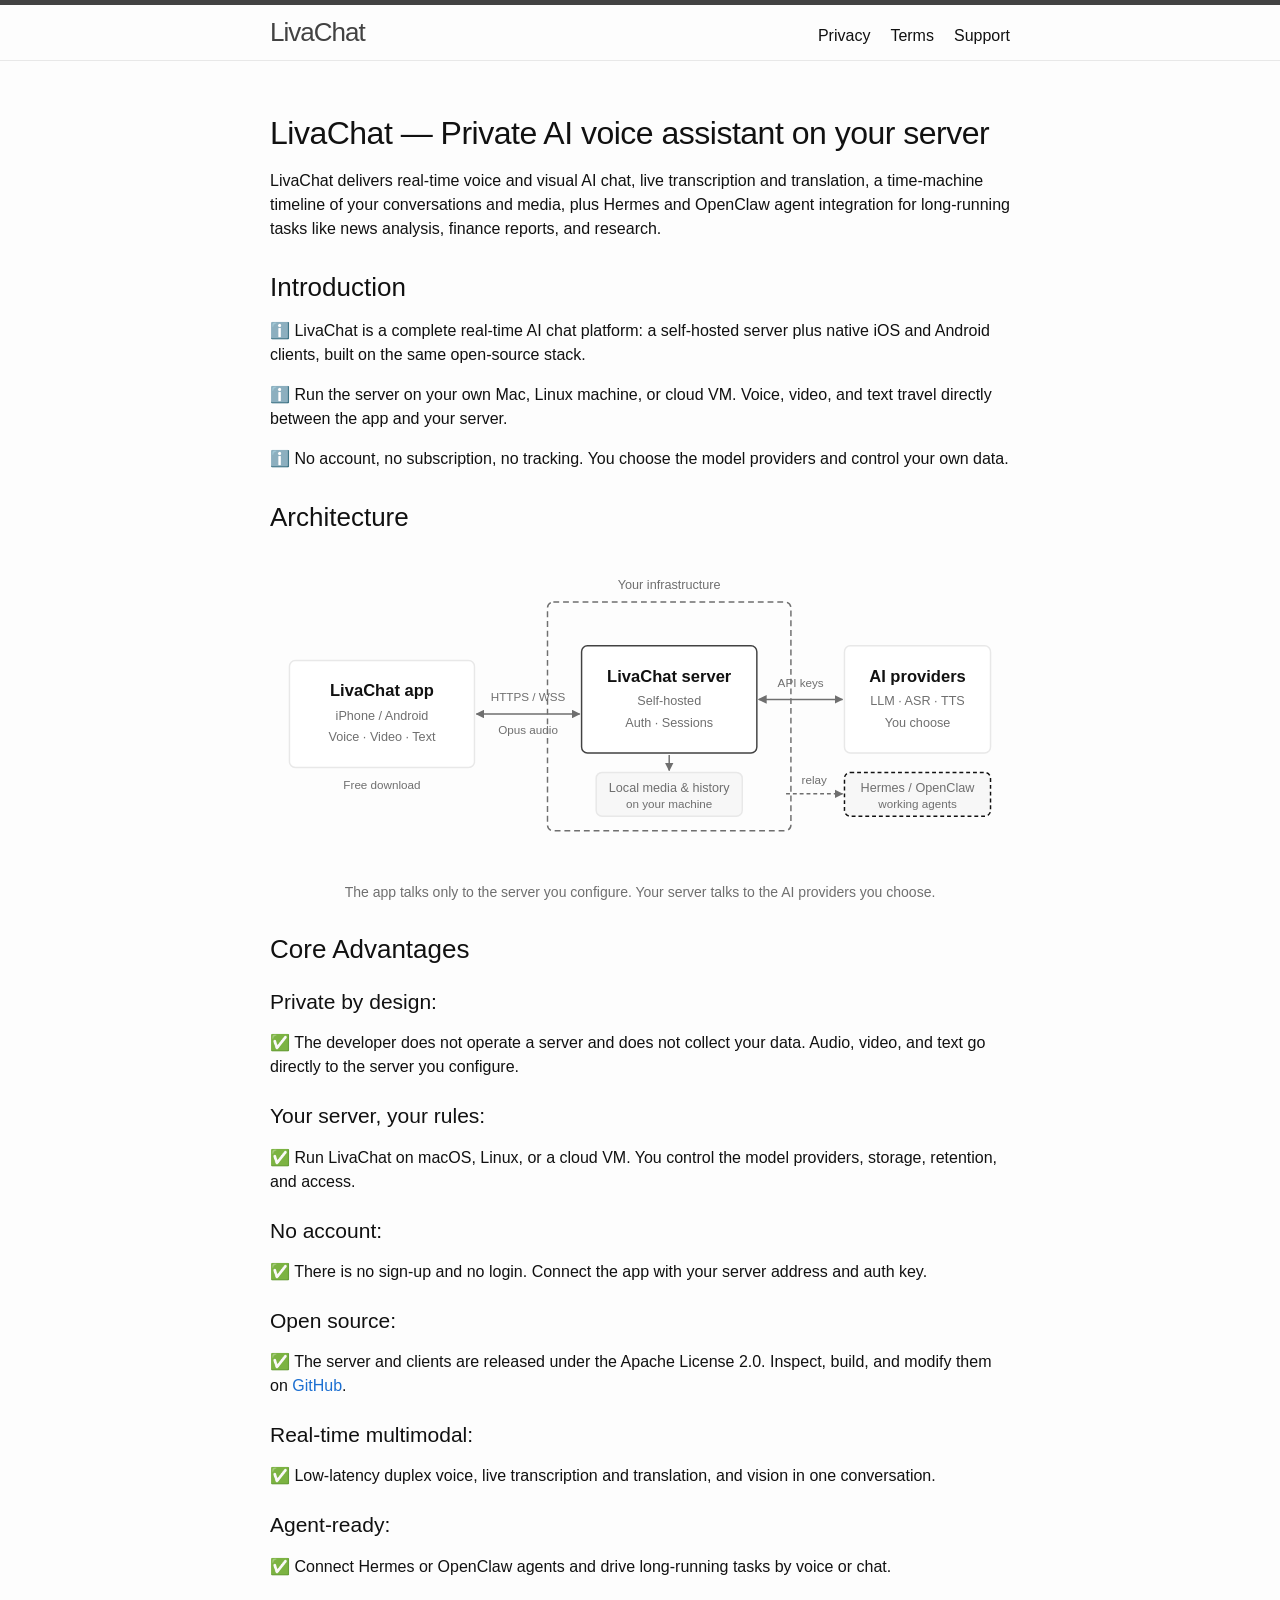
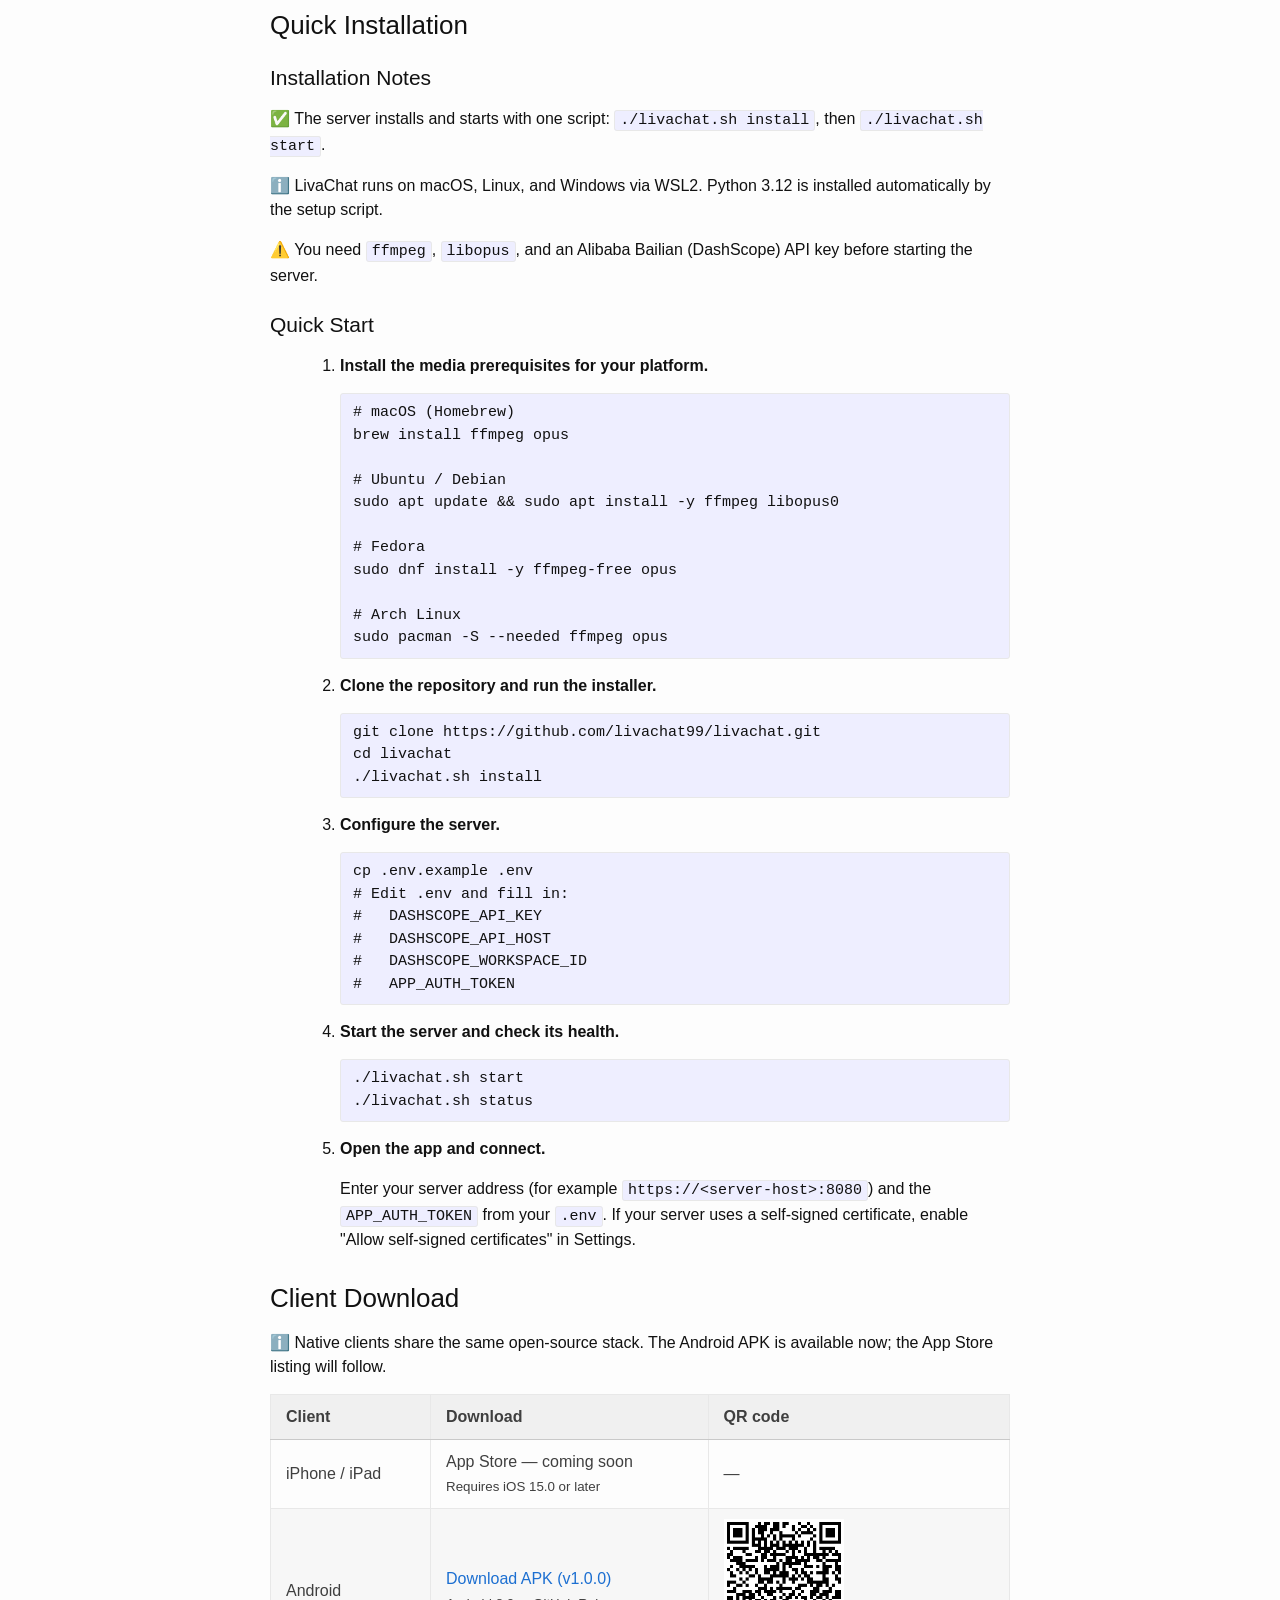
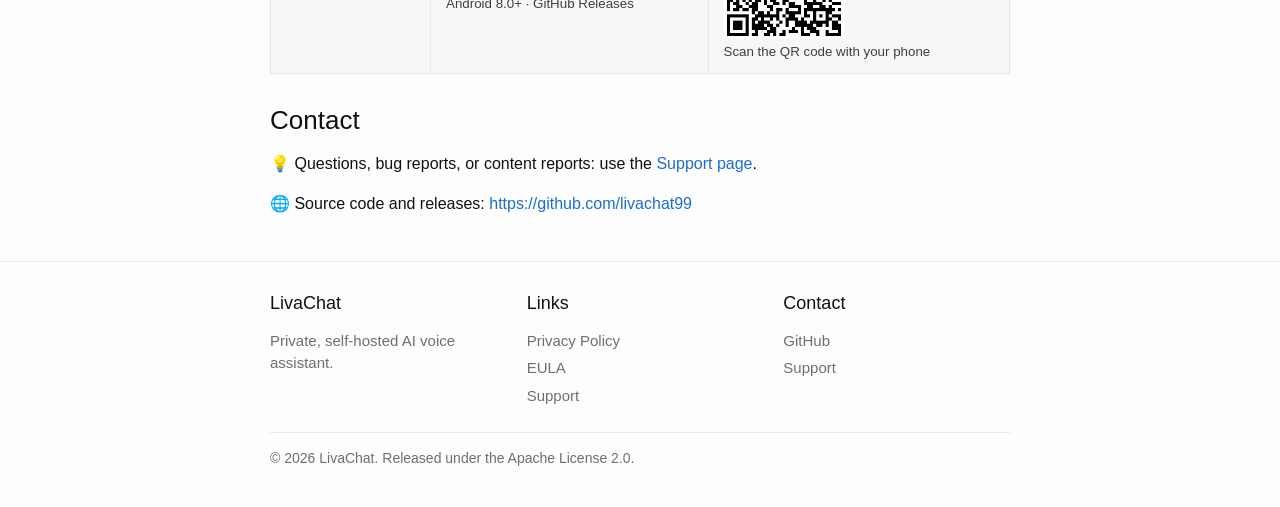
==== index.html @ 0fa3dab2 "feat(site): add Android APK download link and QR code Replace the Google Play placeholder with a dir" ====
<!doctype html>
<html lang="en">
<head>
  <meta charset="utf-8">
  <meta name="viewport" content="width=device-width, initial-scale=1">
  <title>LivaChat — Private, self-hosted AI voice assistant</title>
  <meta name="description" content="LivaChat is an open-source, self-hosted AI voice and video assistant. Run the server yourself; your conversations go directly to it. Native iOS and Android clients. No account, no subscription, no tracking.">
  <link rel="canonical" href="https://livachat99.github.io/">
  <meta property="og:title" content="LivaChat — Private, self-hosted AI voice assistant">
  <meta property="og:description" content="A private AI voice assistant on your server. Open source, no account, no subscription, no tracking.">
  <meta property="og:type" content="website">
  <meta property="og:url" content="https://livachat99.github.io/">
  <meta property="og:site_name" content="LivaChat">
  <meta name="twitter:card" content="summary">
  <link rel="icon" href="/favicon.ico" sizes="any">
  <link rel="icon" type="image/png" sizes="32x32" href="/images/favicon-32.png">
  <link rel="apple-touch-icon" href="/images/apple-touch-icon.png">
  <link rel="stylesheet" href="/assets/style.css">
</head>
<body>
  <header>
    <div class="wrap nav">
      <a class="brand" href="/">LivaChat</a>
      <nav class="nav-links">
        <a href="/privacy/">Privacy</a>
        <a href="/terms/">Terms</a>
        <a href="/support/">Support</a>
      </nav>
    </div>
  </header>

  <main class="wrap">
    <h1>LivaChat — Private AI voice assistant on your server</h1>
    <p>
      LivaChat delivers real-time voice and visual AI chat, live transcription and translation, a
      time-machine timeline of your conversations and media, plus Hermes and OpenClaw agent
      integration for long-running tasks like news analysis, finance reports, and research.
    </p>

    <h2 id="introduction">Introduction</h2>

    <p>ℹ️ LivaChat is a complete real-time AI chat platform: a self-hosted server plus native iOS and Android clients, built on the same open-source stack.</p>
    <p>ℹ️ Run the server on your own Mac, Linux machine, or cloud VM. Voice, video, and text travel directly between the app and your server.</p>
    <p>ℹ️ No account, no subscription, no tracking. You choose the model providers and control your own data.</p>

    <h2 id="architecture">Architecture</h2>

    <figure class="arch-figure">
      <div class="diagram-scroll">
        <img src="/images/arch.svg" alt="The LivaChat app on iPhone and Android connects over HTTPS and WebSocket to your self-hosted LivaChat server. The server stores media and history locally and calls the AI providers you configure. Hermes or OpenClaw relay agents can connect to the server." width="760" height="320">
      </div>
      <p class="diagram-hint small muted">Scroll the diagram sideways to see all components.</p>
      <figcaption>The app talks only to the server you configure. Your server talks to the AI providers you choose.</figcaption>
    </figure>

    <h2 id="core-advantages">Core Advantages</h2>

    <h3>Private by design:</h3>
    <p>✅ The developer does not operate a server and does not collect your data. Audio, video, and text go directly to the server you configure.</p>

    <h3>Your server, your rules:</h3>
    <p>✅ Run LivaChat on macOS, Linux, or a cloud VM. You control the model providers, storage, retention, and access.</p>

    <h3>No account:</h3>
    <p>✅ There is no sign-up and no login. Connect the app with your server address and auth key.</p>

    <h3>Open source:</h3>
    <p>✅ The server and clients are released under the Apache License 2.0. Inspect, build, and modify them on <a href="https://github.com/livachat99">GitHub</a>.</p>

    <h3>Real-time multimodal:</h3>
    <p>✅ Low-latency duplex voice, live transcription and translation, and vision in one conversation.</p>

    <h3>Agent-ready:</h3>
    <p>✅ Connect Hermes or OpenClaw agents and drive long-running tasks by voice or chat.</p>

    <h2 id="quick-installation">Quick Installation</h2>

    <h3>Installation Notes</h3>
    <p>✅ The server installs and starts with one script: <code>./livachat.sh install</code>, then <code>./livachat.sh start</code>.</p>
    <p>ℹ️ LivaChat runs on macOS, Linux, and Windows via WSL2. Python 3.12 is installed automatically by the setup script.</p>
    <p>⚠️ You need <code>ffmpeg</code>, <code>libopus</code>, and an Alibaba Bailian (DashScope) API key before starting the server.</p>

    <h3>Quick Start</h3>
    <ol>
      <li>
        <strong>Install the media prerequisites for your platform.</strong>
        <pre><code># macOS (Homebrew)
brew install ffmpeg opus

# Ubuntu / Debian
sudo apt update &amp;&amp; sudo apt install -y ffmpeg libopus0

# Fedora
sudo dnf install -y ffmpeg-free opus

# Arch Linux
sudo pacman -S --needed ffmpeg opus</code></pre>
      </li>
      <li>
        <strong>Clone the repository and run the installer.</strong>
        <pre><code>git clone https://github.com/livachat99/livachat.git
cd livachat
./livachat.sh install</code></pre>
      </li>
      <li>
        <strong>Configure the server.</strong>
        <pre><code>cp .env.example .env
# Edit .env and fill in:
#   DASHSCOPE_API_KEY
#   DASHSCOPE_API_HOST
#   DASHSCOPE_WORKSPACE_ID
#   APP_AUTH_TOKEN</code></pre>
      </li>
      <li>
        <strong>Start the server and check its health.</strong>
        <pre><code>./livachat.sh start
./livachat.sh status</code></pre>
      </li>
      <li>
        <strong>Open the app and connect.</strong>
        <p>Enter your server address (for example <code>https://&lt;server-host&gt;:8080</code>) and the <code>APP_AUTH_TOKEN</code> from your <code>.env</code>. If your server uses a self-signed certificate, enable "Allow self-signed certificates" in Settings.</p>
      </li>
    </ol>

    <h2 id="client-download">Client Download</h2>

    <p>ℹ️ Native clients share the same open-source stack. The Android APK is available now; the App Store listing will follow.</p>

    <div class="table-scroll">
      <table>
        <thead>
          <tr>
            <th>Client</th>
            <th>Download</th>
            <th>QR code</th>
          </tr>
        </thead>
        <tbody>
          <!-- TODO: replace with the App Store URL when the listing is live. -->
          <tr>
            <td>iPhone / iPad</td>
            <td>App Store — coming soon<br><small>Requires iOS 15.0 or later</small></td>
            <td>—</td>
          </tr>
          <tr>
            <td>Android</td>
            <td><a href="https://github.com/livachat99/livachat/releases/download/v1.0.0/LivaChat-1.0.0.apk">Download APK (v1.0.0)</a><br><small>Android 8.0+ · GitHub Releases</small></td>
            <td><a href="https://github.com/livachat99/livachat/releases/download/v1.0.0/LivaChat-1.0.0.apk"><img src="/assets/qr-download-apk.png" width="120" height="120" alt="QR code to download the LivaChat Android APK" loading="lazy"></a><br><small>Scan the QR code with your phone</small></td>
          </tr>
        </tbody>
      </table>
    </div>

    <h2 id="contact">Contact</h2>

    <p>💡 Questions, bug reports, or content reports: use the <a href="/support/">Support page</a>.</p>
    <p>🌐 Source code and releases: <a href="https://github.com/livachat99">https://github.com/livachat99</a></p>
  </main>

  <footer>
    <div class="wrap">
      <div class="footer-cols">
        <div class="footer-col">
          <h2>LivaChat</h2>
          <p>Private, self-hosted AI voice assistant.</p>
        </div>
        <div class="footer-col">
          <h2>Links</h2>
          <ul>
            <li><a href="/privacy/">Privacy Policy</a></li>
            <li><a href="/terms/">EULA</a></li>
            <li><a href="/support/">Support</a></li>
          </ul>
        </div>
        <div class="footer-col">
          <h2>Contact</h2>
          <ul>
            <li><a href="https://github.com/livachat99">GitHub</a></li>
            <li><a href="/support/">Support</a></li>
          </ul>
        </div>
      </div>
      <p class="footer-bottom">© 2026 LivaChat. Released under the Apache License 2.0.</p>
    </div>
  </footer>
</body>
</html>
---- assets/style.css ----
/*
 * LivaChat site styles.
 *
 * The visual language follows the Jekyll Minima theme used by
 * https://sqmeeting.github.io/ : an 800px wrapper, system-ui type,
 * a 5px header rule, bordered tables, #eef code blocks, and a
 * three-column footer.
 *
 * Minima is MIT-licensed: https://github.com/jekyll/minima
 */

:root {
  --bg: #fdfdfd;
  --text: #111111;
  --muted: #6f6f6f;        /* slightly darker than Minima's #828282 for 4.5:1 text contrast */
  --border: #e8e8e8;
  --border-strong: #424242;
  --link: #1c6fd1;         /* Minima blue, darkened for 4.5:1 contrast on #fdfdfd */
  --link-visited: #1756a9;
  --code-bg: #eef;
  --table-head: #f0f0f0;
  --table-even: #f7f7f7;
  --wrap: 800px;
  --pad: 30px;
}

*,
*::before,
*::after {
  box-sizing: border-box;
}

html {
  -webkit-text-size-adjust: 100%;
}

body {
  margin: 0;
  font: 400 16px/1.5 -apple-system, BlinkMacSystemFont, "Segoe UI", Roboto,
    Helvetica, Arial, sans-serif, "Apple Color Emoji", "Segoe UI Emoji",
    "Segoe UI Symbol";
  color: var(--text);
  background: var(--bg);
  display: flex;
  min-height: 100vh;
  flex-direction: column;
  font-feature-settings: "kern" 1;
  font-kerning: normal;
}

h1,
h2,
h3,
h4,
h5,
h6,
p,
blockquote,
pre,
ul,
ol,
dl,
figure,
table,
.highlight {
  margin-bottom: 15px;
}

h1,
h2,
h3,
h4,
h5,
h6 {
  font-weight: 400;
  line-height: 1.25;
}

h1 {
  font-size: 32px;
  letter-spacing: -0.5px;
}

h2 {
  font-size: 26px;
  margin-top: 30px;
}

h3 {
  font-size: 21px;
  margin-top: 24px;
}

h4 {
  font-size: 18px;
}

p,
li {
  color: var(--text);
}

a {
  color: var(--link);
  text-decoration: none;
}

a:visited {
  color: var(--link-visited);
}

a:hover {
  color: var(--text);
  text-decoration: underline;
}

img,
svg {
  max-width: 100%;
  vertical-align: middle;
}

figure > img,
figure > svg {
  display: block;
}

ul,
ol {
  margin-left: 30px;
}

li > ul,
li > ol {
  margin-bottom: 0;
}

li {
  margin: 4px 0;
}

blockquote {
  color: var(--muted);
  border-left: 4px solid var(--border);
  padding-left: 15px;
  font-size: 18px;
  letter-spacing: -1px;
  font-style: italic;
}

blockquote > :last-child {
  margin-bottom: 0;
}

pre,
code {
  font-family: ui-monospace, SFMono-Regular, Menlo, Consolas, monospace;
  font-size: 15px;
  border: 1px solid var(--border);
  border-radius: 3px;
  background: var(--code-bg);
}

code {
  padding: 1px 5px;
}

pre {
  padding: 8px 12px;
  overflow-x: auto;
}

pre > code {
  border: 0;
  padding: 0;
  background: transparent;
  font-size: inherit;
}

table {
  width: 100%;
  text-align: left;
  color: #3f3f3f;
  border-collapse: collapse;
  border: 1px solid var(--border);
  margin-bottom: 30px;
}

table tr:nth-child(even) {
  background: var(--table-even);
}

table th,
table td {
  padding: 10px 15px;
  border: 1px solid var(--border);
}

table th {
  background: var(--table-head);
  border-bottom-color: #c9c9c9;
}

.table-scroll {
  overflow-x: auto;
  margin-bottom: 30px;
}

.table-scroll table {
  margin-bottom: 0;
  min-width: 520px;
}

.wrap {
  width: 100%;
  max-width: var(--wrap);
  margin: 0 auto;
  padding: 0 var(--pad);
}

header {
  border-top: 5px solid var(--border-strong);
  border-bottom: 1px solid var(--border);
  background: var(--bg);
}

.nav {
  display: flex;
  align-items: baseline;
  justify-content: space-between;
  gap: 8px 20px;
  flex-wrap: wrap;
  padding-top: 12px;
  padding-bottom: 12px;
}

.brand {
  font-size: 26px;
  font-weight: 300;
  line-height: 1.2;
  letter-spacing: -1px;
  color: var(--border-strong);
}

.brand:visited {
  color: var(--border-strong);
}

.brand:hover {
  color: var(--text);
  text-decoration: none;
}

.nav-links {
  display: flex;
  flex-wrap: wrap;
  gap: 4px 20px;
  font-size: 16px;
  line-height: 1.5;
}

.nav-links a,
.nav-links a:visited {
  color: var(--text);
}

.nav-links a:hover {
  color: var(--text);
}

main {
  display: block;
  flex: 1;
  min-width: 0; /* allow the flex item to shrink so .diagram-scroll/.table-scroll can scroll */
  padding-top: 30px;
  padding-bottom: 30px;
}

main.wrap {
  padding-top: 30px;
  padding-bottom: 30px;
}

.lead {
  font-size: 18px;
  color: var(--muted);
}

.muted {
  color: var(--muted);
}

.small {
  font-size: 14px;
}

.card {
  background: #fff;
  border: 1px solid var(--border);
  border-radius: 3px;
  padding: 15px;
  margin-bottom: 30px;
}

.card h3 {
  margin-top: 0;
}

.note {
  border-left: 4px solid var(--border);
  padding-left: 15px;
  color: var(--muted);
}

.button {
  display: inline-block;
  padding: 6px 12px;
  border: 1px solid var(--border);
  border-radius: 3px;
  color: var(--text);
  background: #fff;
}

.button:visited {
  color: var(--text);
}

.button:hover {
  background: var(--table-head);
  text-decoration: none;
}

.arch-figure {
  margin: 20px 0 30px;
}

.arch-figure figcaption {
  font-size: 14px;
  color: var(--muted);
  text-align: center;
  margin-top: 8px;
}

.diagram-scroll {
  overflow-x: auto;
}

.diagram-scroll img {
  min-width: 560px;
}

.diagram-hint {
  display: none;
  font-size: 14px;
  color: var(--muted);
  margin-top: 8px;
}

.footer-cols {
  display: flex;
  flex-wrap: wrap;
  gap: 30px;
}

.footer-col {
  flex: 1 1 200px;
}

.footer-col h2 {
  font-size: 18px;
  margin: 0 0 15px;
  color: var(--text);
}

.footer-col ul {
  list-style: none;
  margin: 0;
  padding: 0;
}

.footer-col li {
  margin: 0 0 5px;
}

.footer-col a,
.footer-col a:visited {
  color: var(--muted);
}

.footer-col a:hover {
  color: var(--text);
}

.footer-col p {
  color: var(--muted);
}

footer {
  border-top: 1px solid var(--border);
  padding-top: 30px;
  padding-bottom: 30px;
  color: var(--muted);
  font-size: 15px;
}

footer p {
  color: var(--muted);
}

footer a,
footer a:visited {
  color: var(--muted);
}

footer a:hover {
  color: var(--text);
}

.footer-bottom {
  border-top: 1px solid var(--border);
  margin-top: 20px;
  padding-top: 15px;
  font-size: 14px;
}

@media (max-width: 800px) {
  :root {
    --pad: 15px;
  }

  h1 {
    font-size: 28px;
  }

  h2 {
    font-size: 22px;
  }

  h3 {
    font-size: 19px;
  }

  .lead {
    font-size: 17px;
  }

  main,
  main.wrap {
    padding-top: 20px;
    padding-bottom: 20px;
  }

  footer {
    padding-top: 20px;
    padding-bottom: 20px;
  }

  .diagram-hint {
    display: block;
  }
}
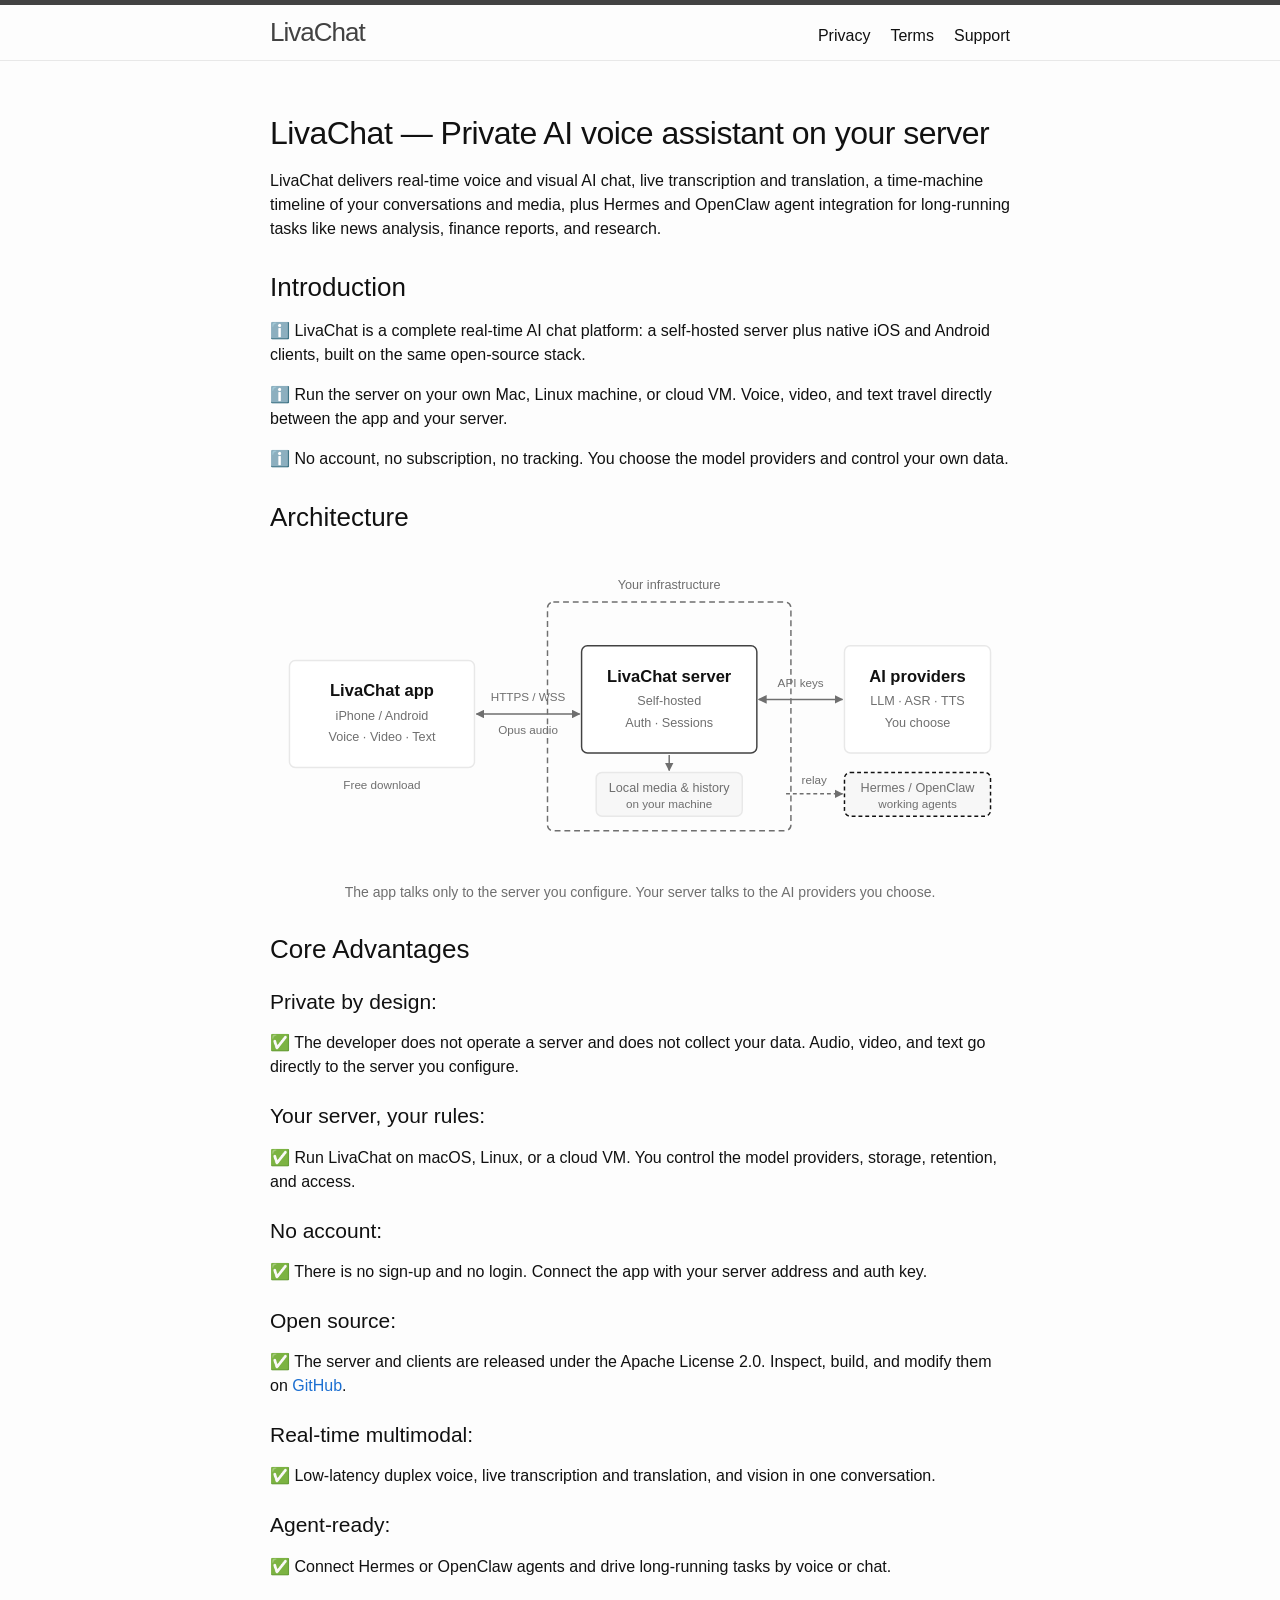
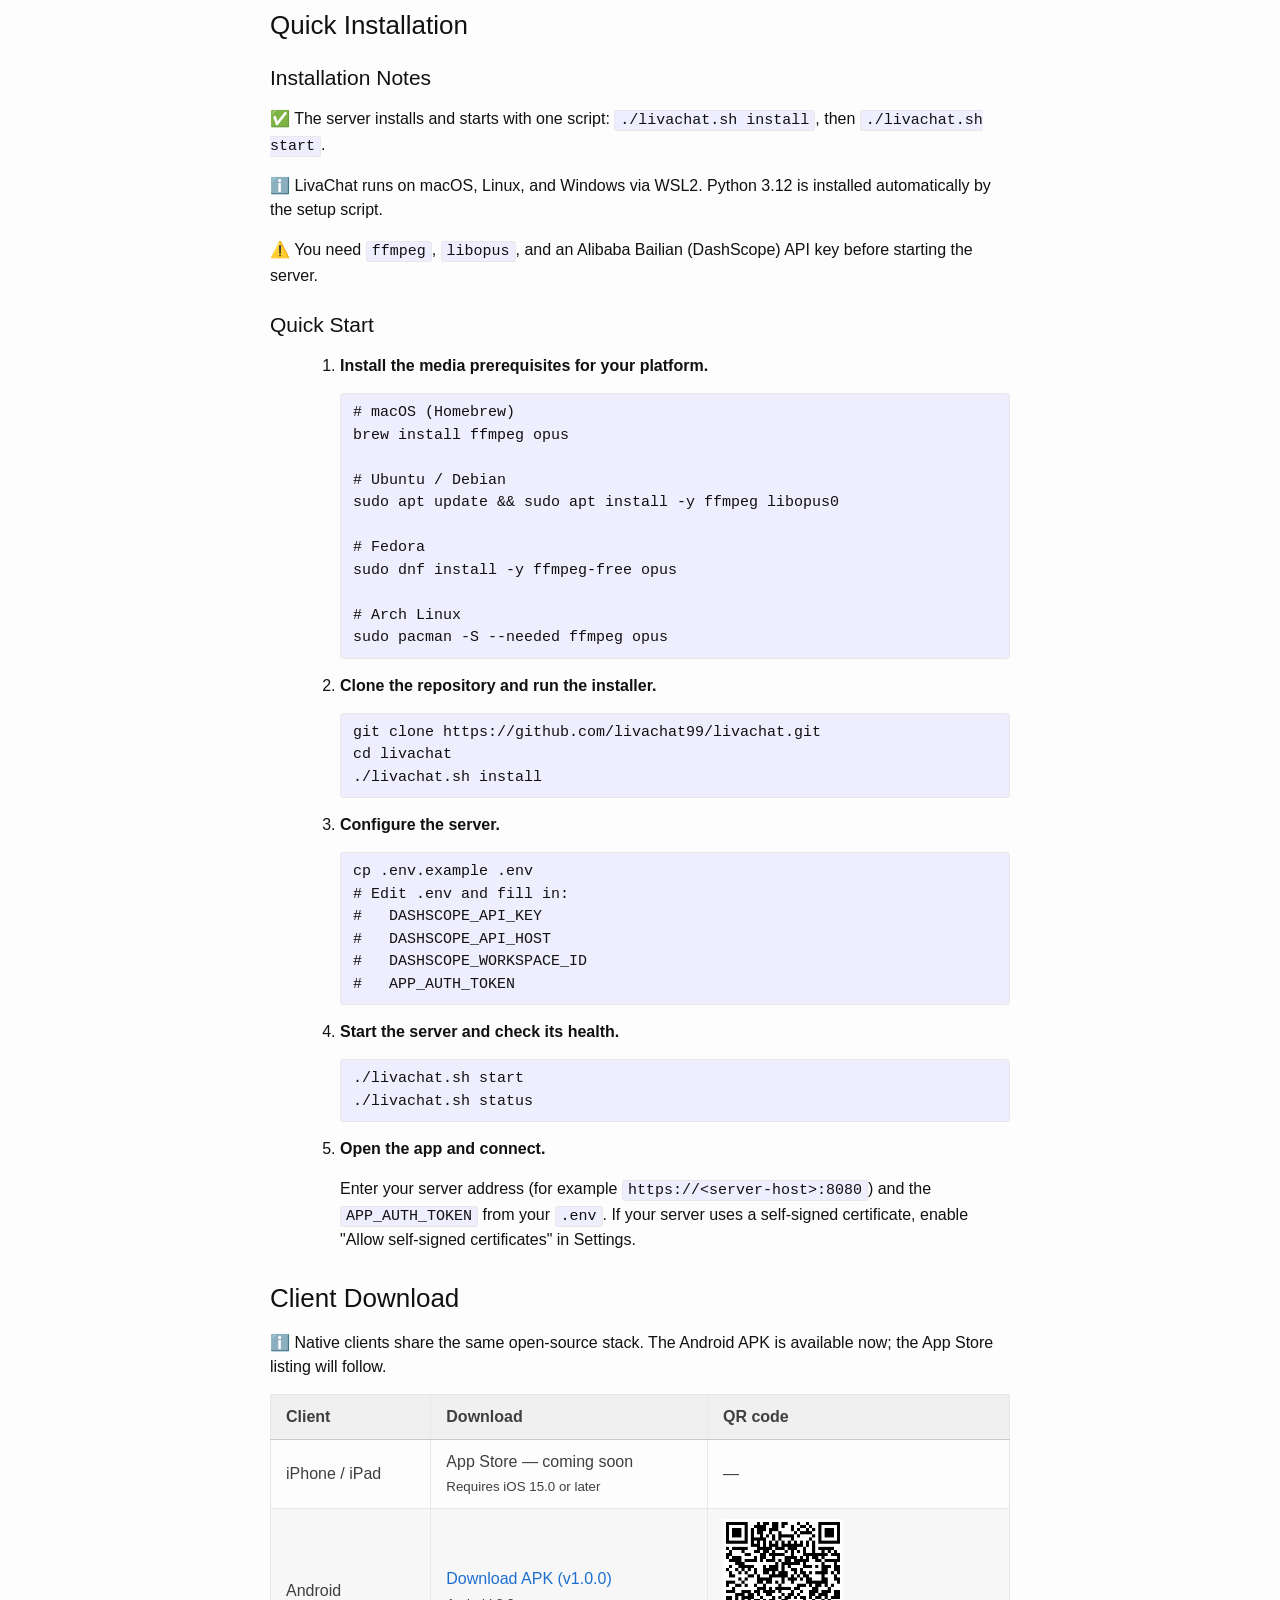
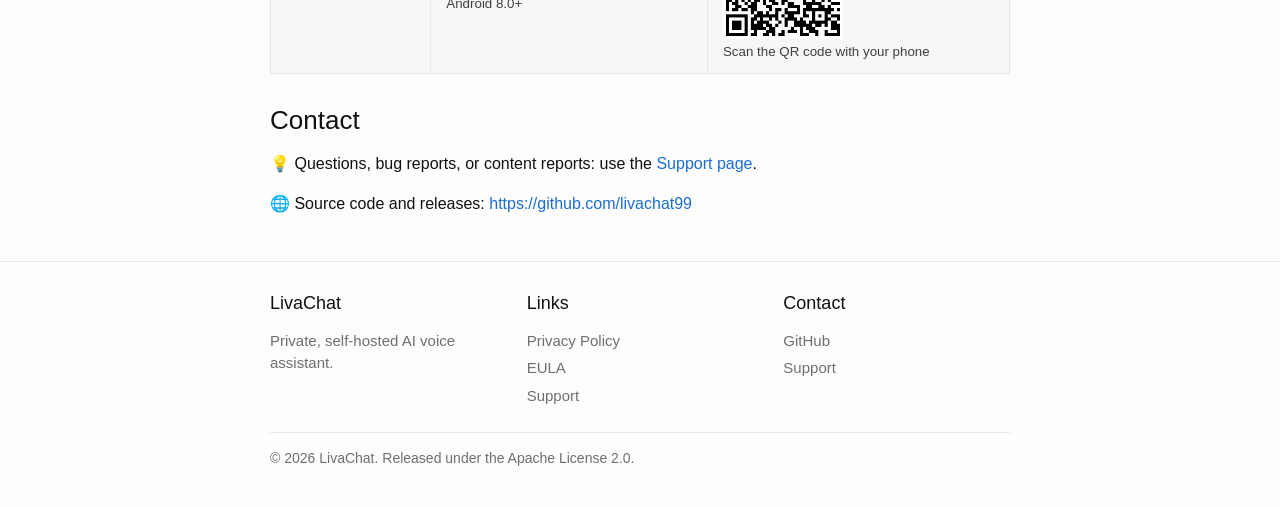
==== commit 0132c91e: "style(site): drop GitHub Releases wording from Android note" ====
--- a/index.html
+++ b/index.html
@@ -144,7 +144,7 @@
           </tr>
           <tr>
             <td>Android</td>
-            <td><a href="https://github.com/livachat99/livachat/releases/download/v1.0.0/LivaChat-1.0.0.apk">Download APK (v1.0.0)</a><br><small>Android 8.0+ · GitHub Releases</small></td>
+            <td><a href="https://github.com/livachat99/livachat/releases/download/v1.0.0/LivaChat-1.0.0.apk">Download APK (v1.0.0)</a><br><small>Android 8.0+</small></td>
             <td><a href="https://github.com/livachat99/livachat/releases/download/v1.0.0/LivaChat-1.0.0.apk"><img src="/assets/qr-download-apk.png" width="120" height="120" alt="QR code to download the LivaChat Android APK" loading="lazy"></a><br><small>Scan the QR code with your phone</small></td>
           </tr>
         </tbody>
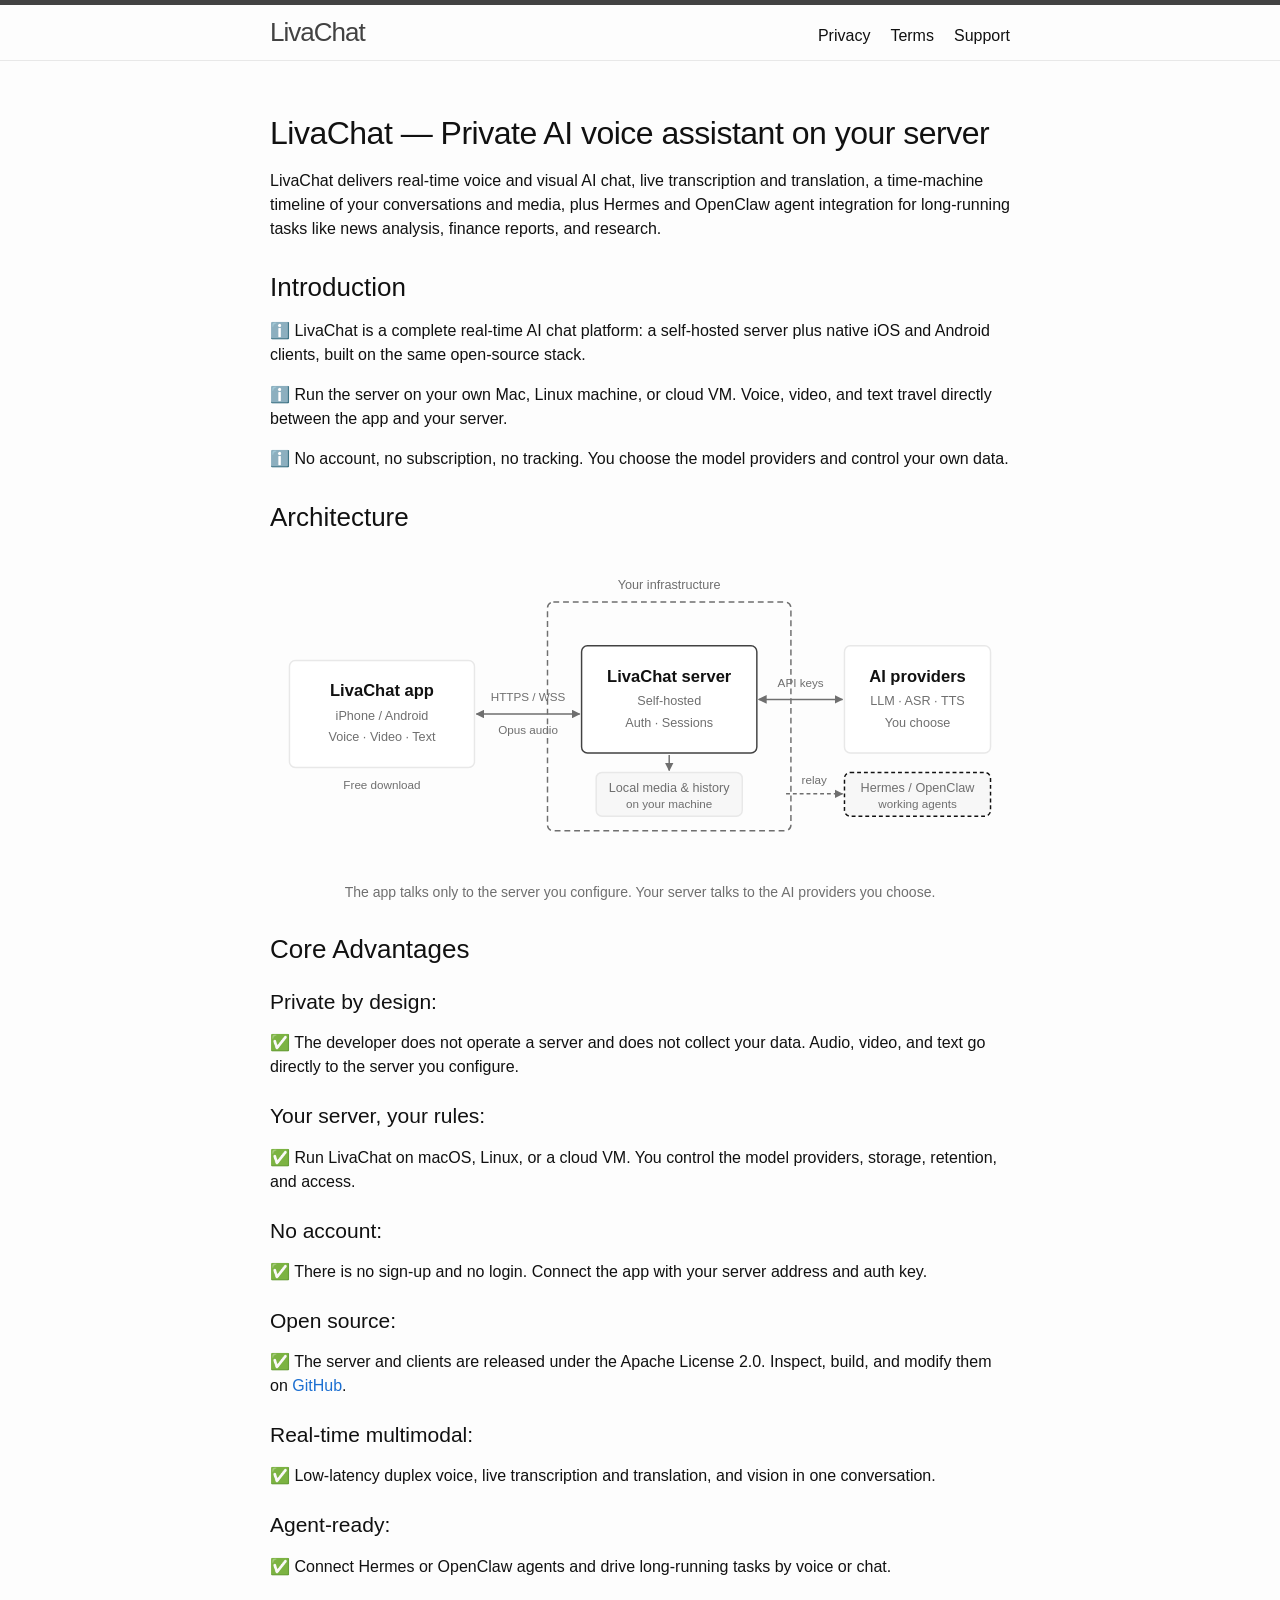
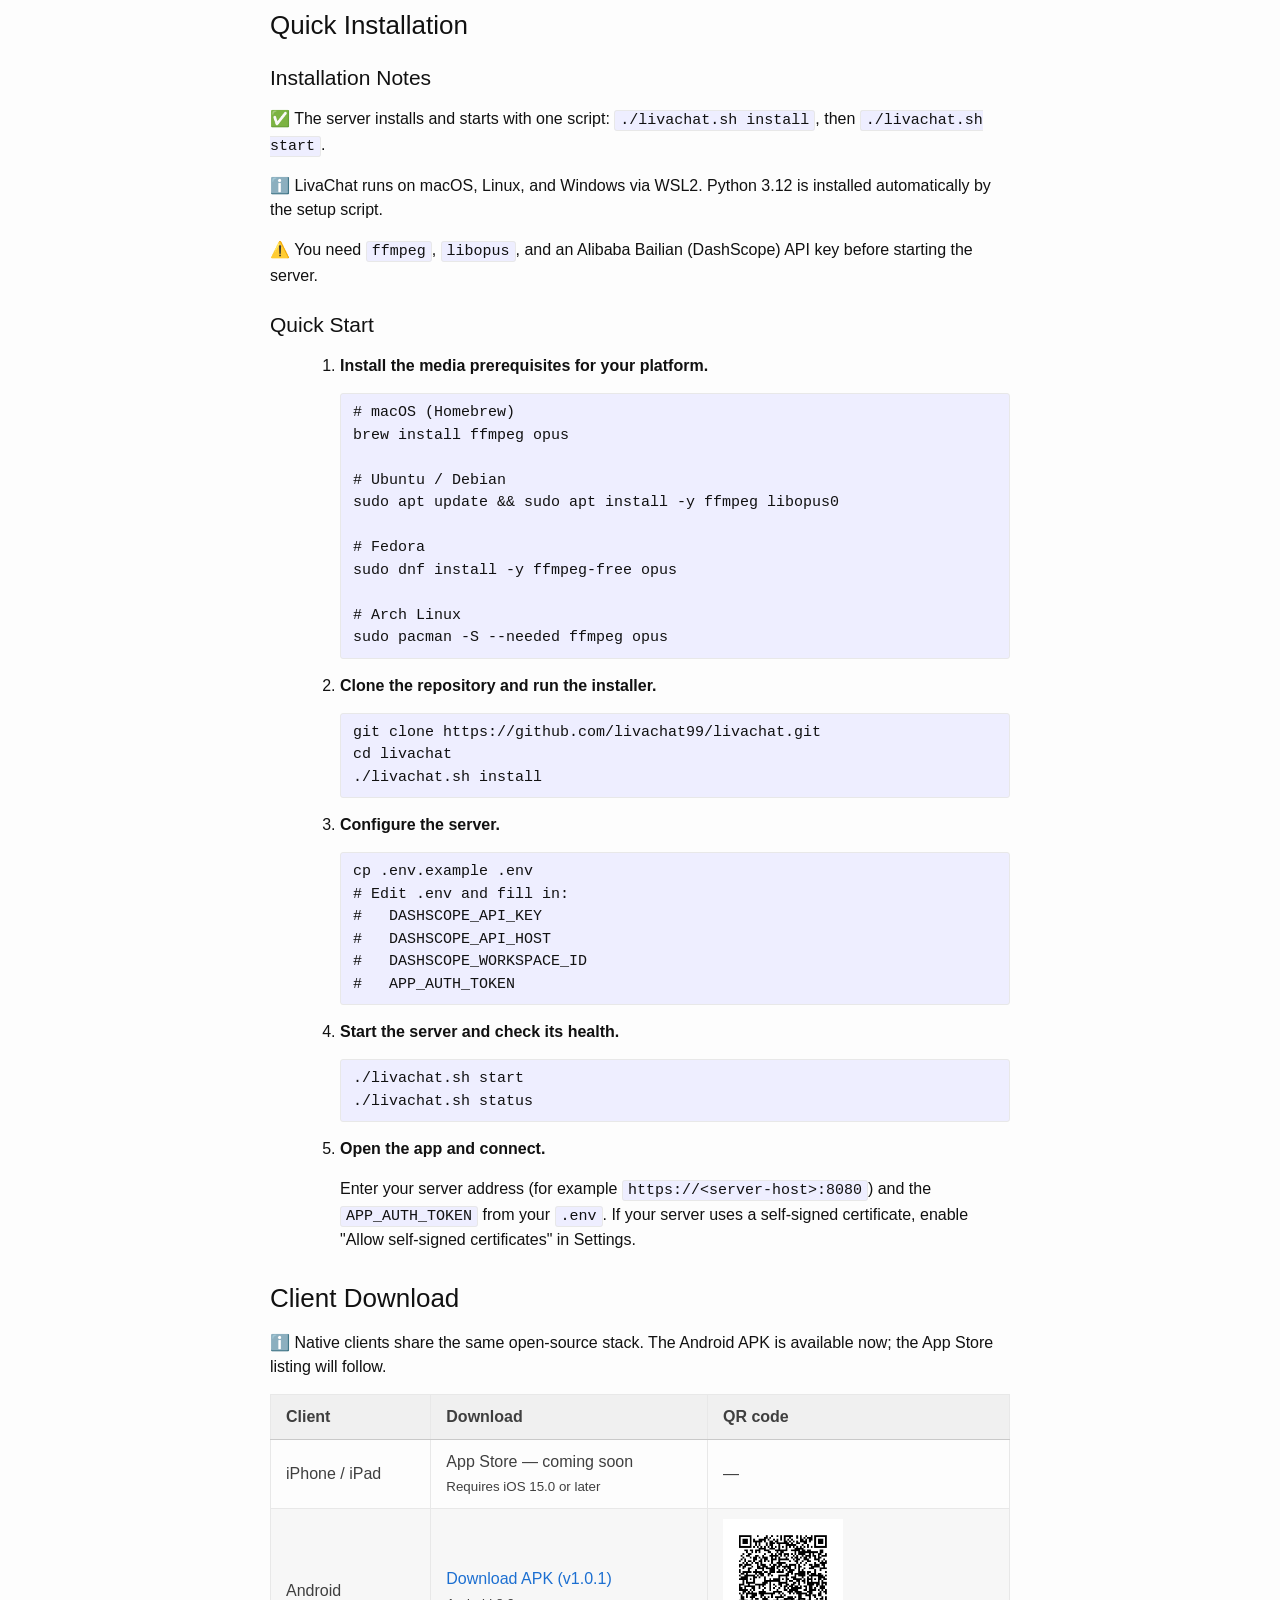
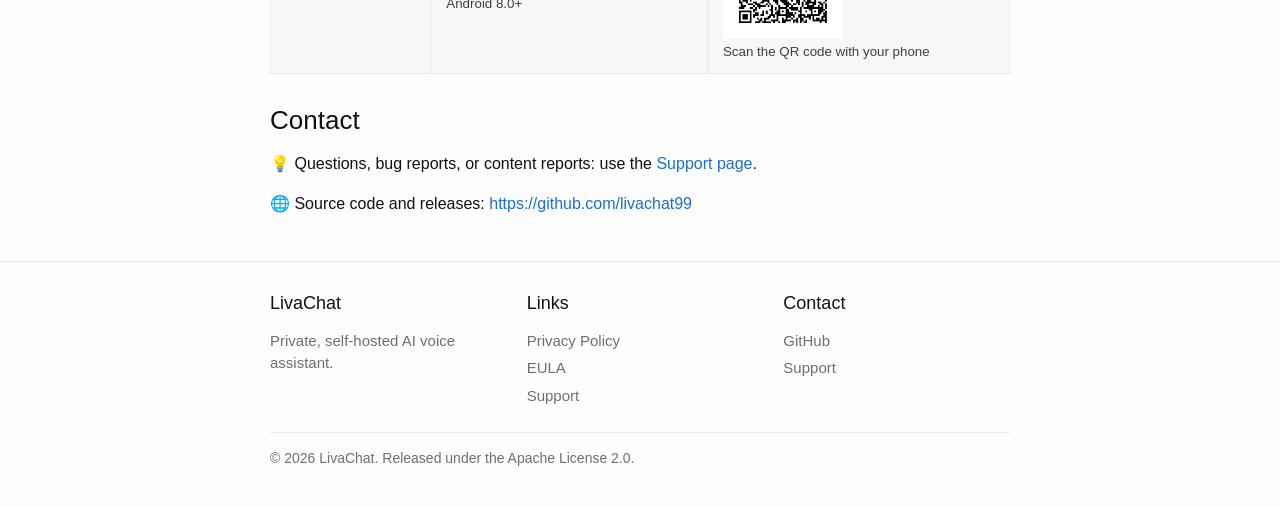
==== commit de2f437a: "Update Android APK download to v1.0.1 Co-Authored-By: Claude Code <noreply@anthropic.com>" ====
--- a/index.html
+++ b/index.html
@@ -144,8 +144,8 @@
           </tr>
           <tr>
             <td>Android</td>
-            <td><a href="https://github.com/livachat99/livachat/releases/download/v1.0.0/LivaChat-1.0.0.apk">Download APK (v1.0.0)</a><br><small>Android 8.0+</small></td>
-            <td><a href="https://github.com/livachat99/livachat/releases/download/v1.0.0/LivaChat-1.0.0.apk"><img src="/assets/qr-download-apk.png" width="120" height="120" alt="QR code to download the LivaChat Android APK" loading="lazy"></a><br><small>Scan the QR code with your phone</small></td>
+            <td><a href="https://github.com/livachat99/livachat/releases/download/v1.0.1/LivaChat-1.0.1.apk">Download APK (v1.0.1)</a><br><small>Android 8.0+</small></td>
+            <td><a href="https://github.com/livachat99/livachat/releases/download/v1.0.1/LivaChat-1.0.1.apk"><img src="/assets/qr-download-apk.png" width="120" height="120" alt="QR code to download the LivaChat Android APK" loading="lazy"></a><br><small>Scan the QR code with your phone</small></td>
           </tr>
         </tbody>
       </table>
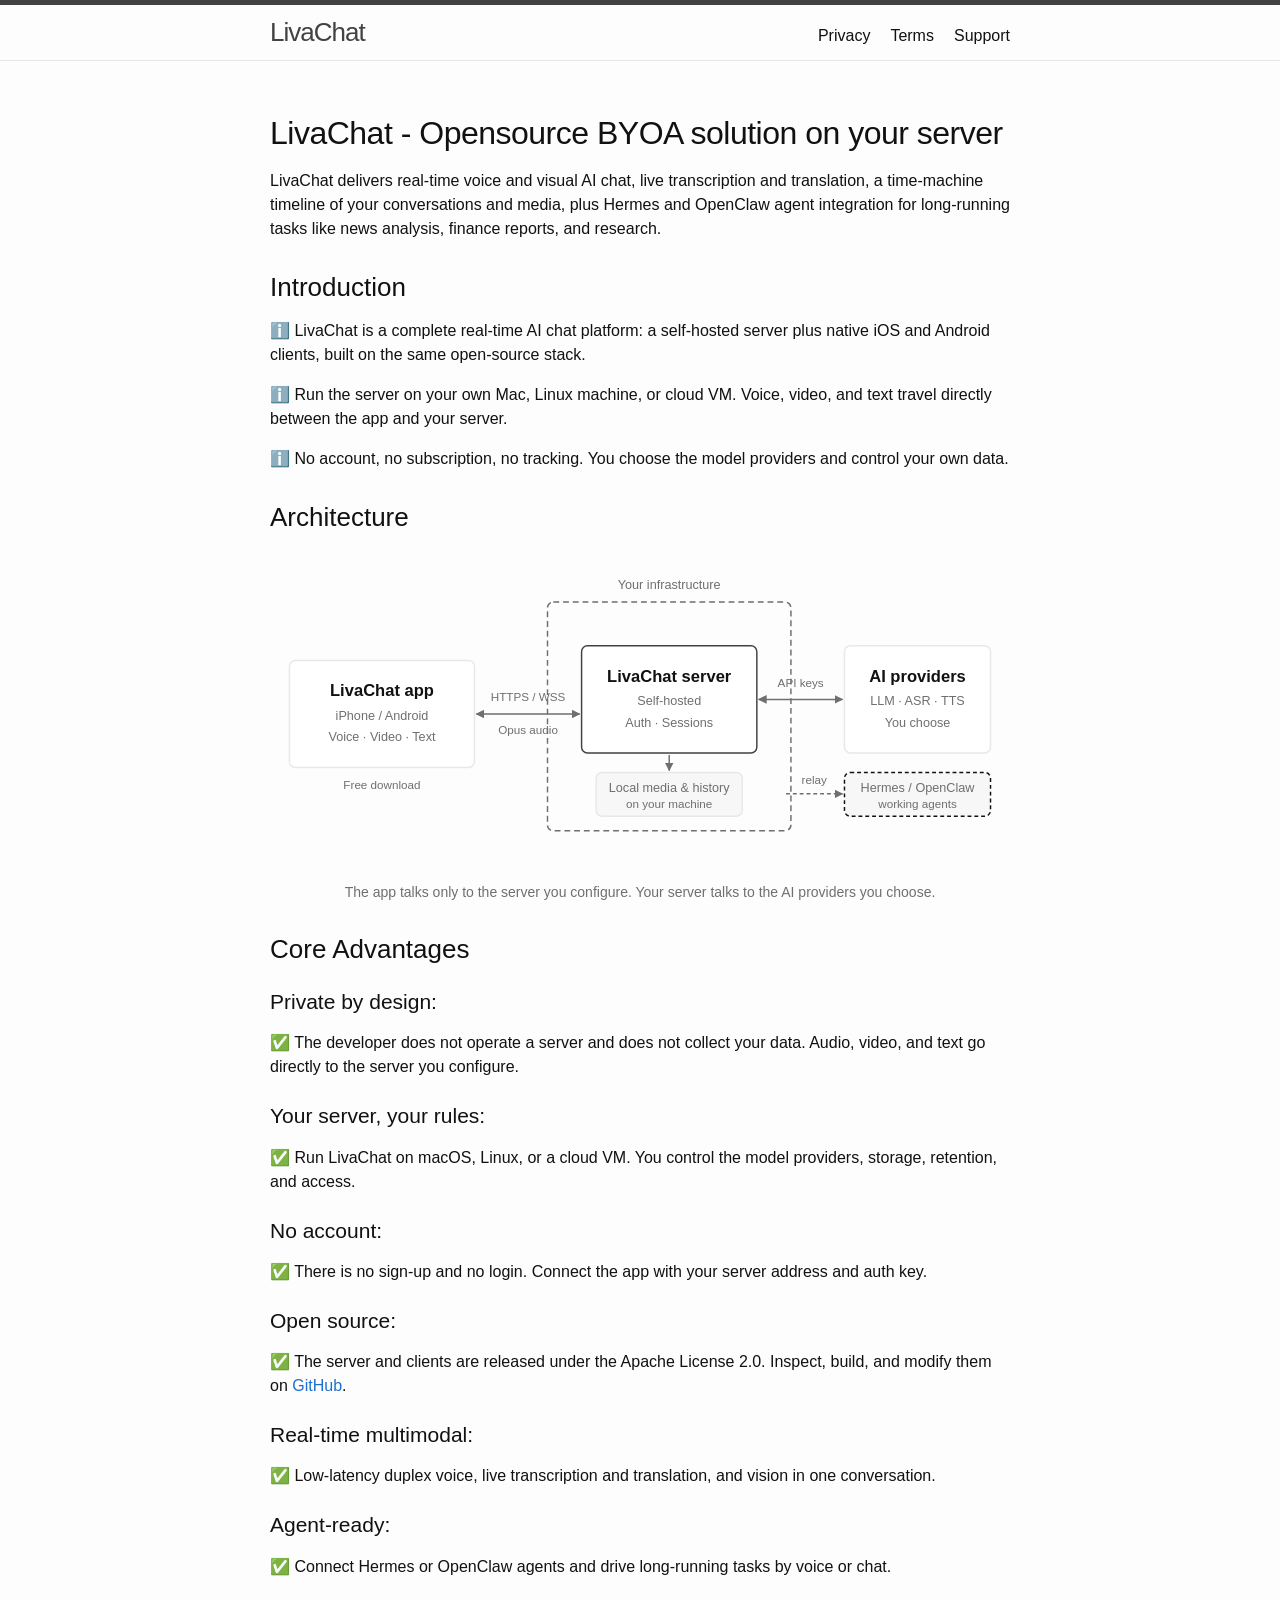
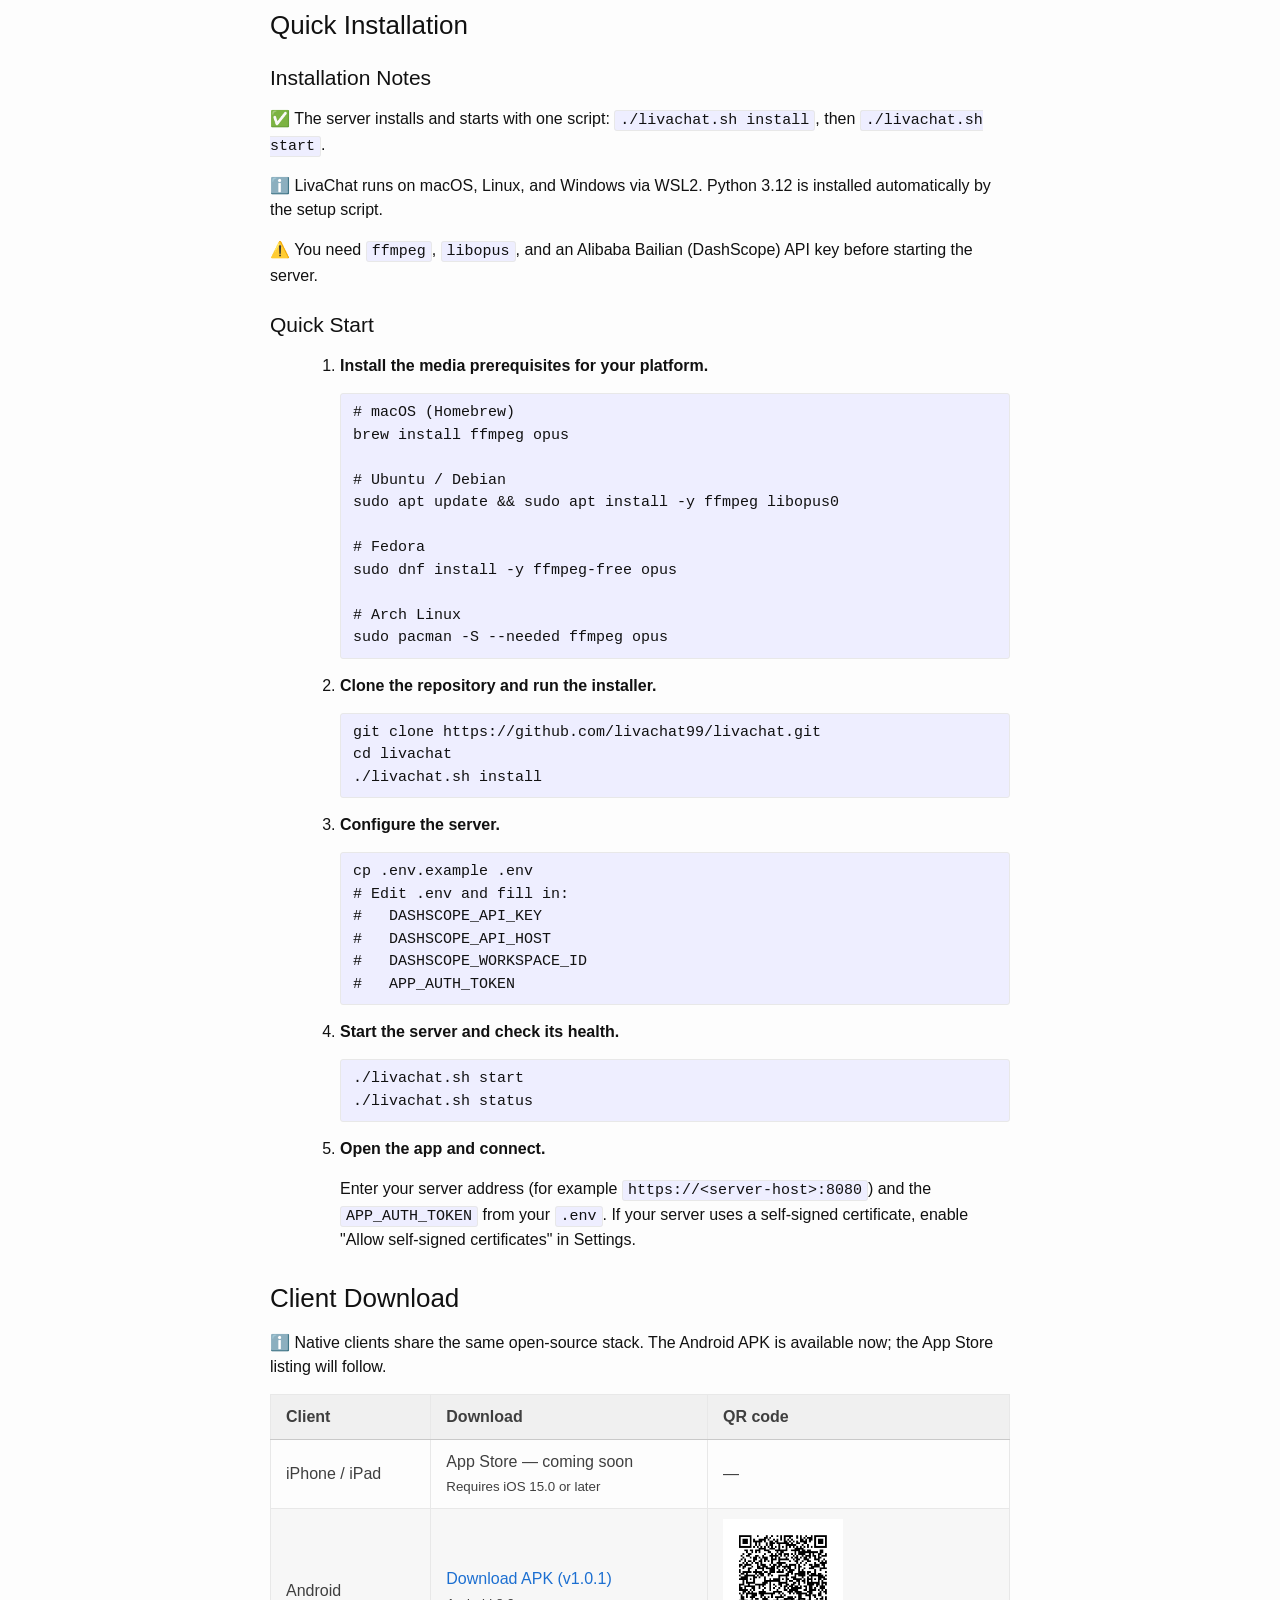
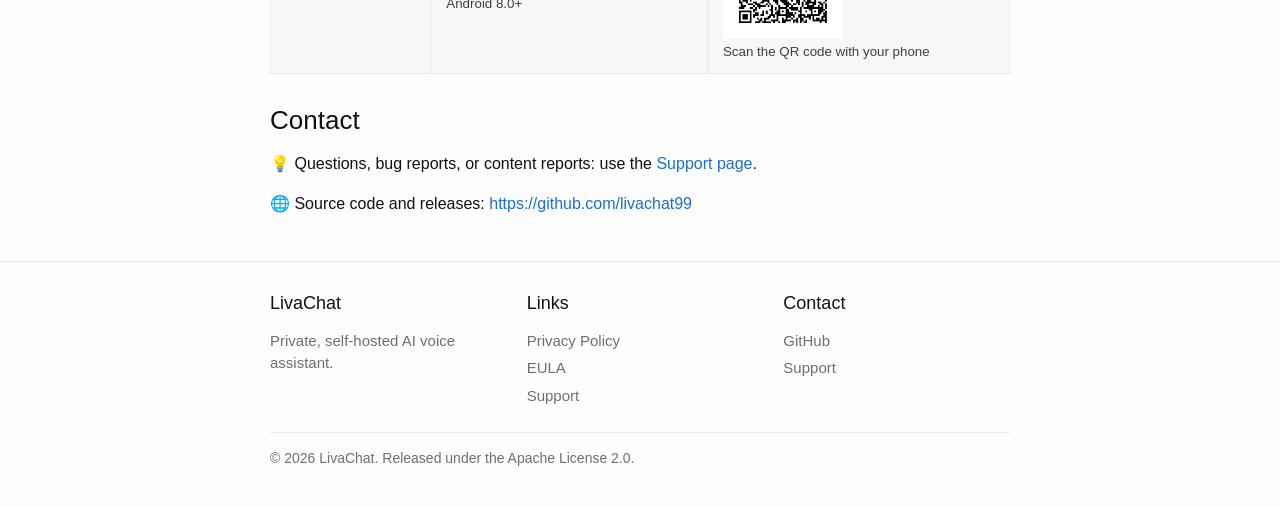
==== commit ae6422ea: "feat(site): update homepage title and hero copy Co-Authored-By: Claude Code <noreply@anthropic.com>" ====
--- a/index.html
+++ b/index.html
@@ -3,7 +3,7 @@
 <head>
   <meta charset="utf-8">
   <meta name="viewport" content="width=device-width, initial-scale=1">
-  <title>LivaChat — Private, self-hosted AI voice assistant</title>
+  <title>Opensource BYOA solution</title>
   <meta name="description" content="LivaChat is an open-source, self-hosted AI voice and video assistant. Run the server yourself; your conversations go directly to it. Native iOS and Android clients. No account, no subscription, no tracking.">
   <link rel="canonical" href="https://livachat99.github.io/">
   <meta property="og:title" content="LivaChat — Private, self-hosted AI voice assistant">
@@ -30,7 +30,7 @@
   </header>
 
   <main class="wrap">
-    <h1>LivaChat — Private AI voice assistant on your server</h1>
+    <h1>LivaChat - Opensource BYOA solution on your server</h1>
     <p>
       LivaChat delivers real-time voice and visual AI chat, live transcription and translation, a
       time-machine timeline of your conversations and media, plus Hermes and OpenClaw agent
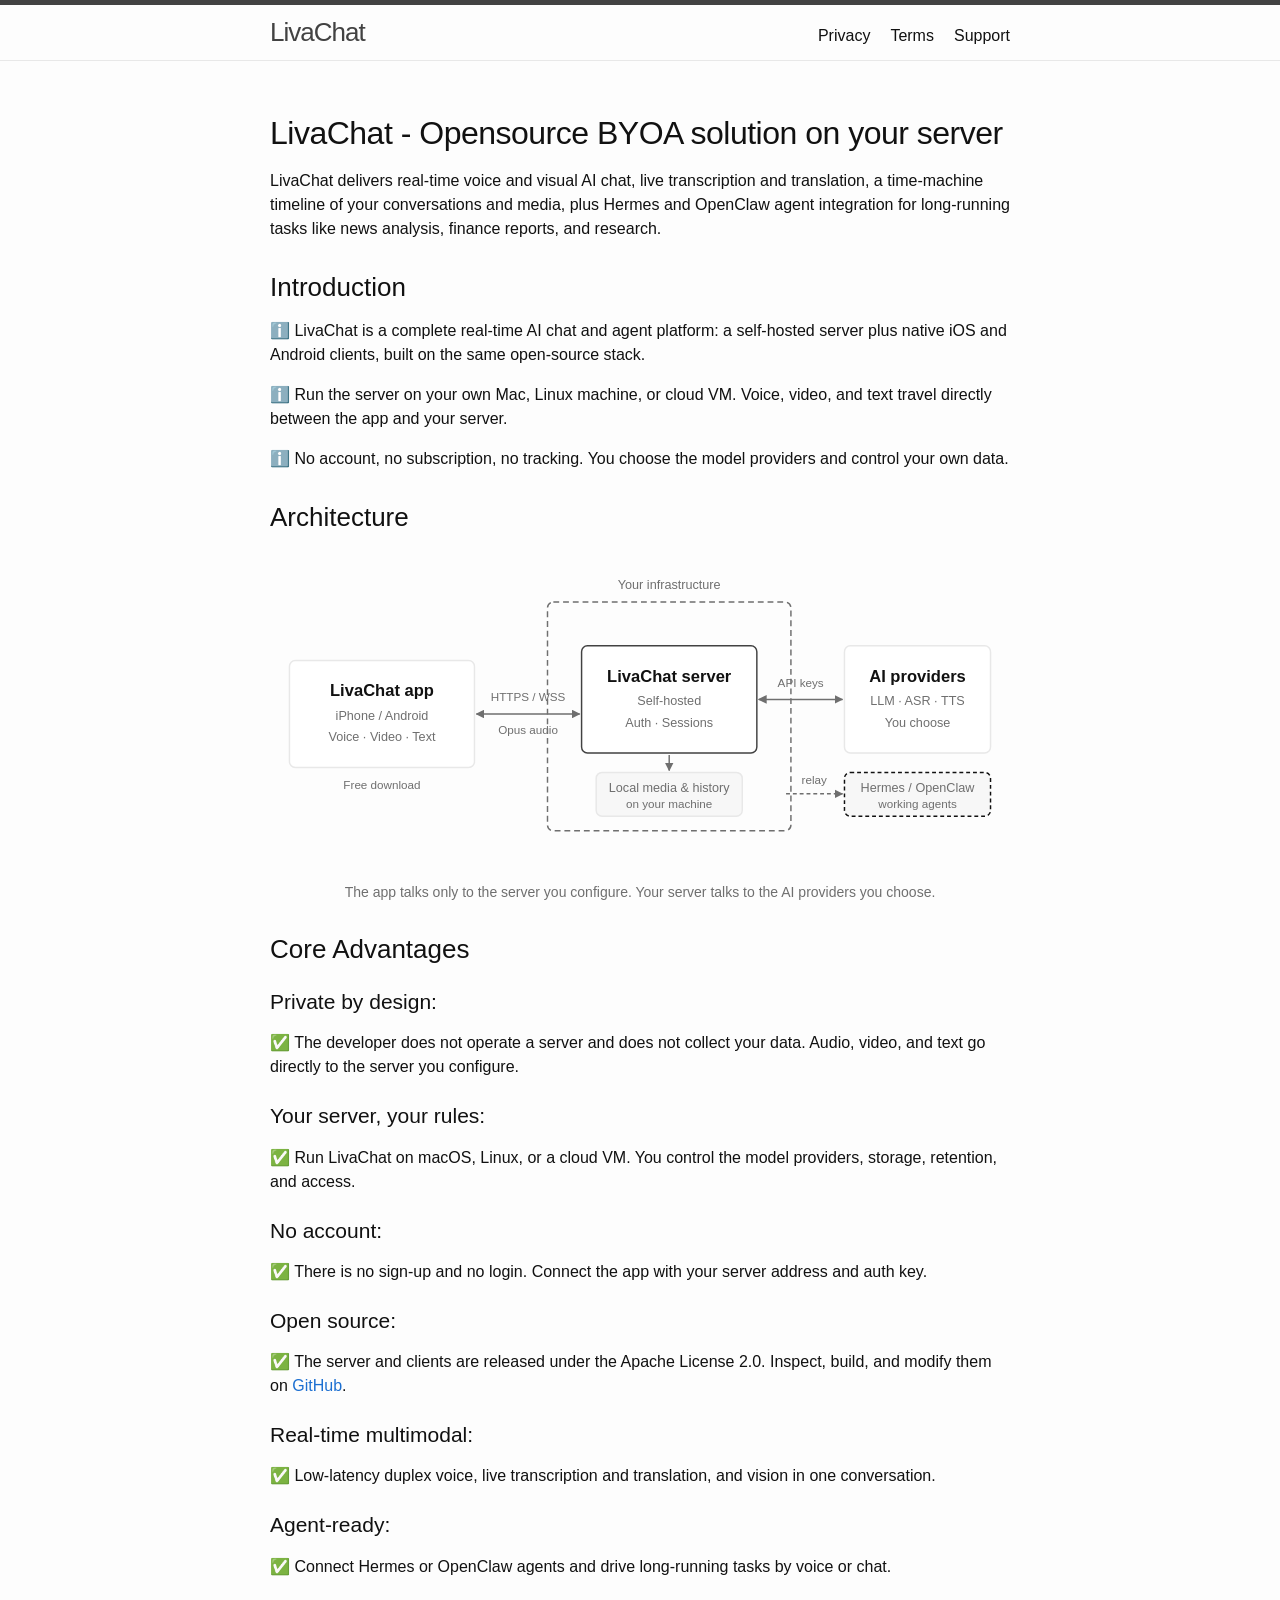
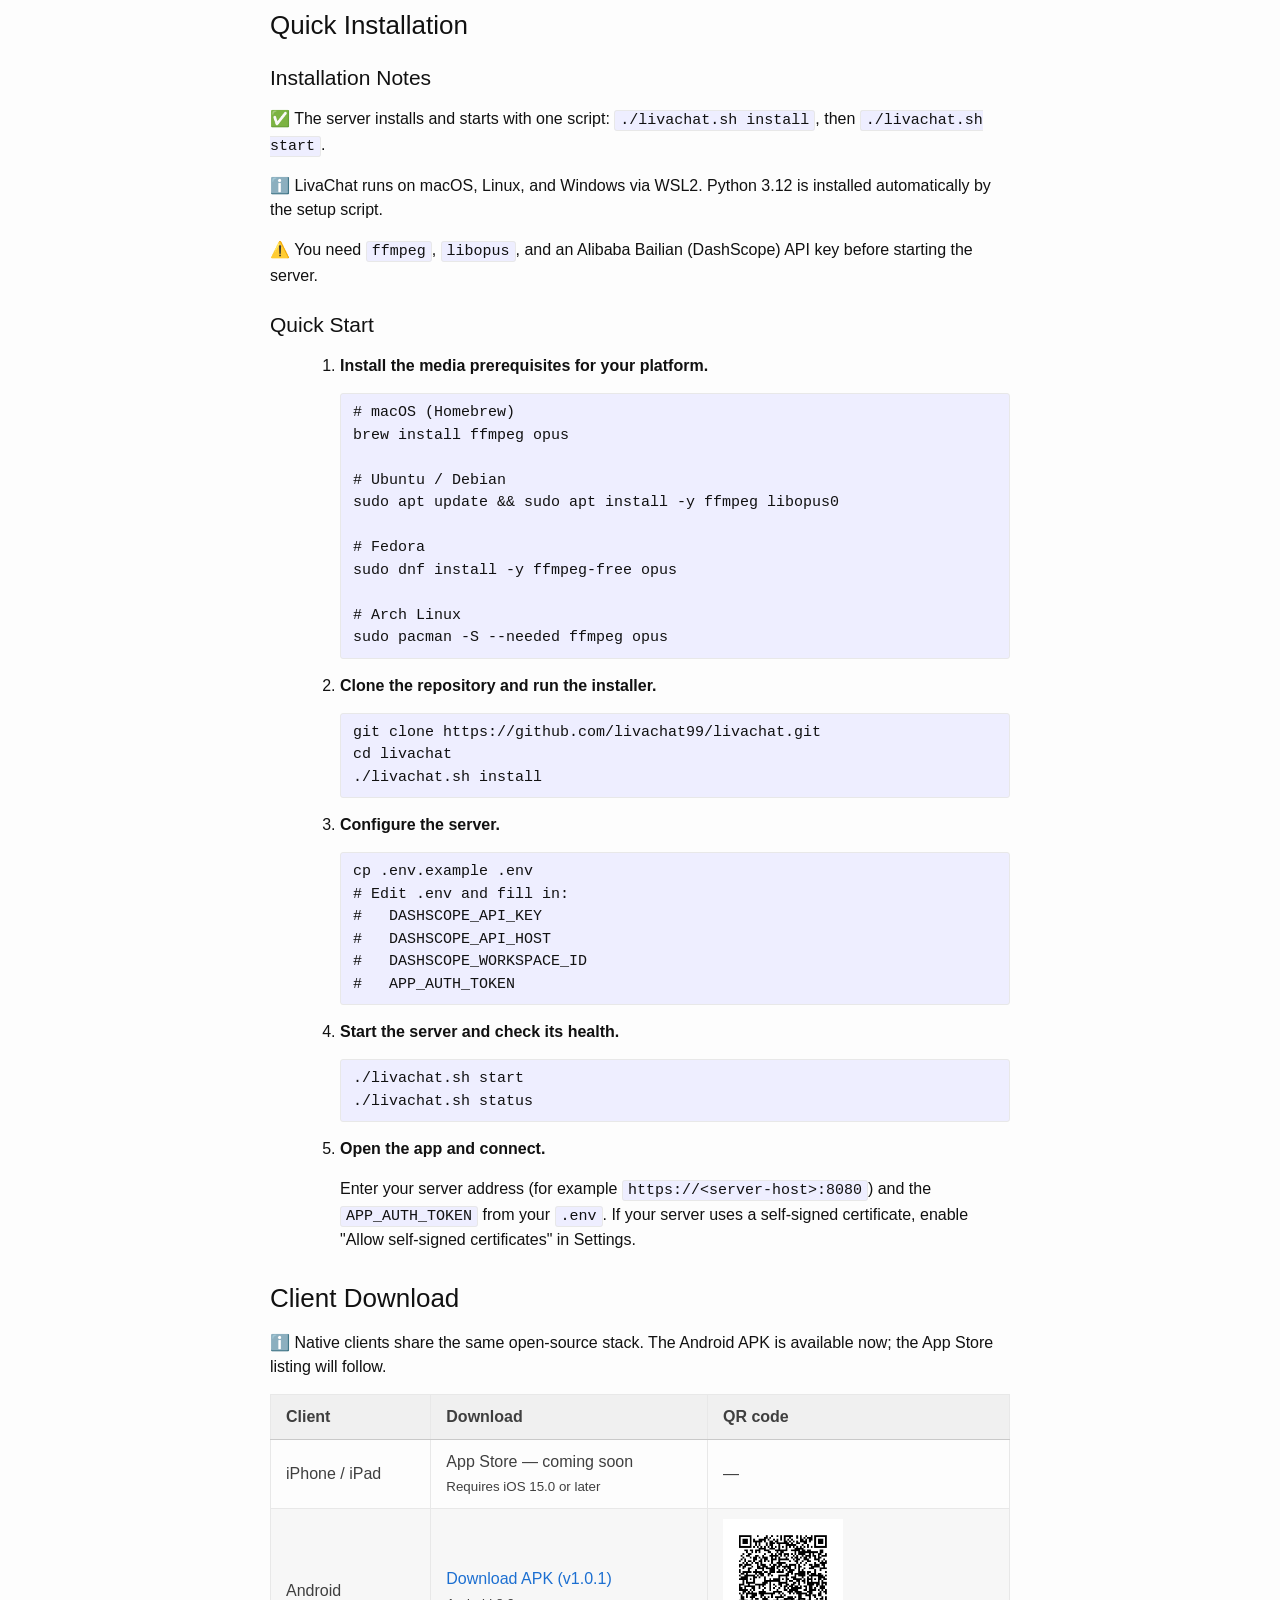
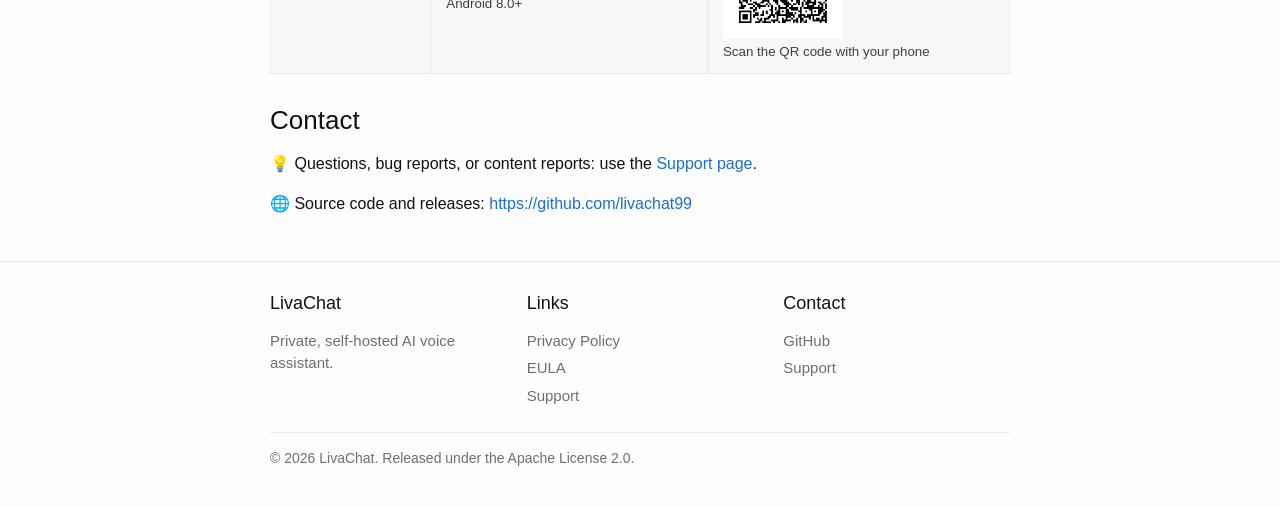
==== commit 599a11cf: "docs(site): describe LivaChat as chat and agent platform Co-Authored-By: Claude Code <noreply@anthro" ====
--- a/index.html
+++ b/index.html
@@ -39,7 +39,7 @@
 
     <h2 id="introduction">Introduction</h2>
 
-    <p>ℹ️ LivaChat is a complete real-time AI chat platform: a self-hosted server plus native iOS and Android clients, built on the same open-source stack.</p>
+    <p>ℹ️ LivaChat is a complete real-time AI chat and agent platform: a self-hosted server plus native iOS and Android clients, built on the same open-source stack.</p>
     <p>ℹ️ Run the server on your own Mac, Linux machine, or cloud VM. Voice, video, and text travel directly between the app and your server.</p>
     <p>ℹ️ No account, no subscription, no tracking. You choose the model providers and control your own data.</p>
 
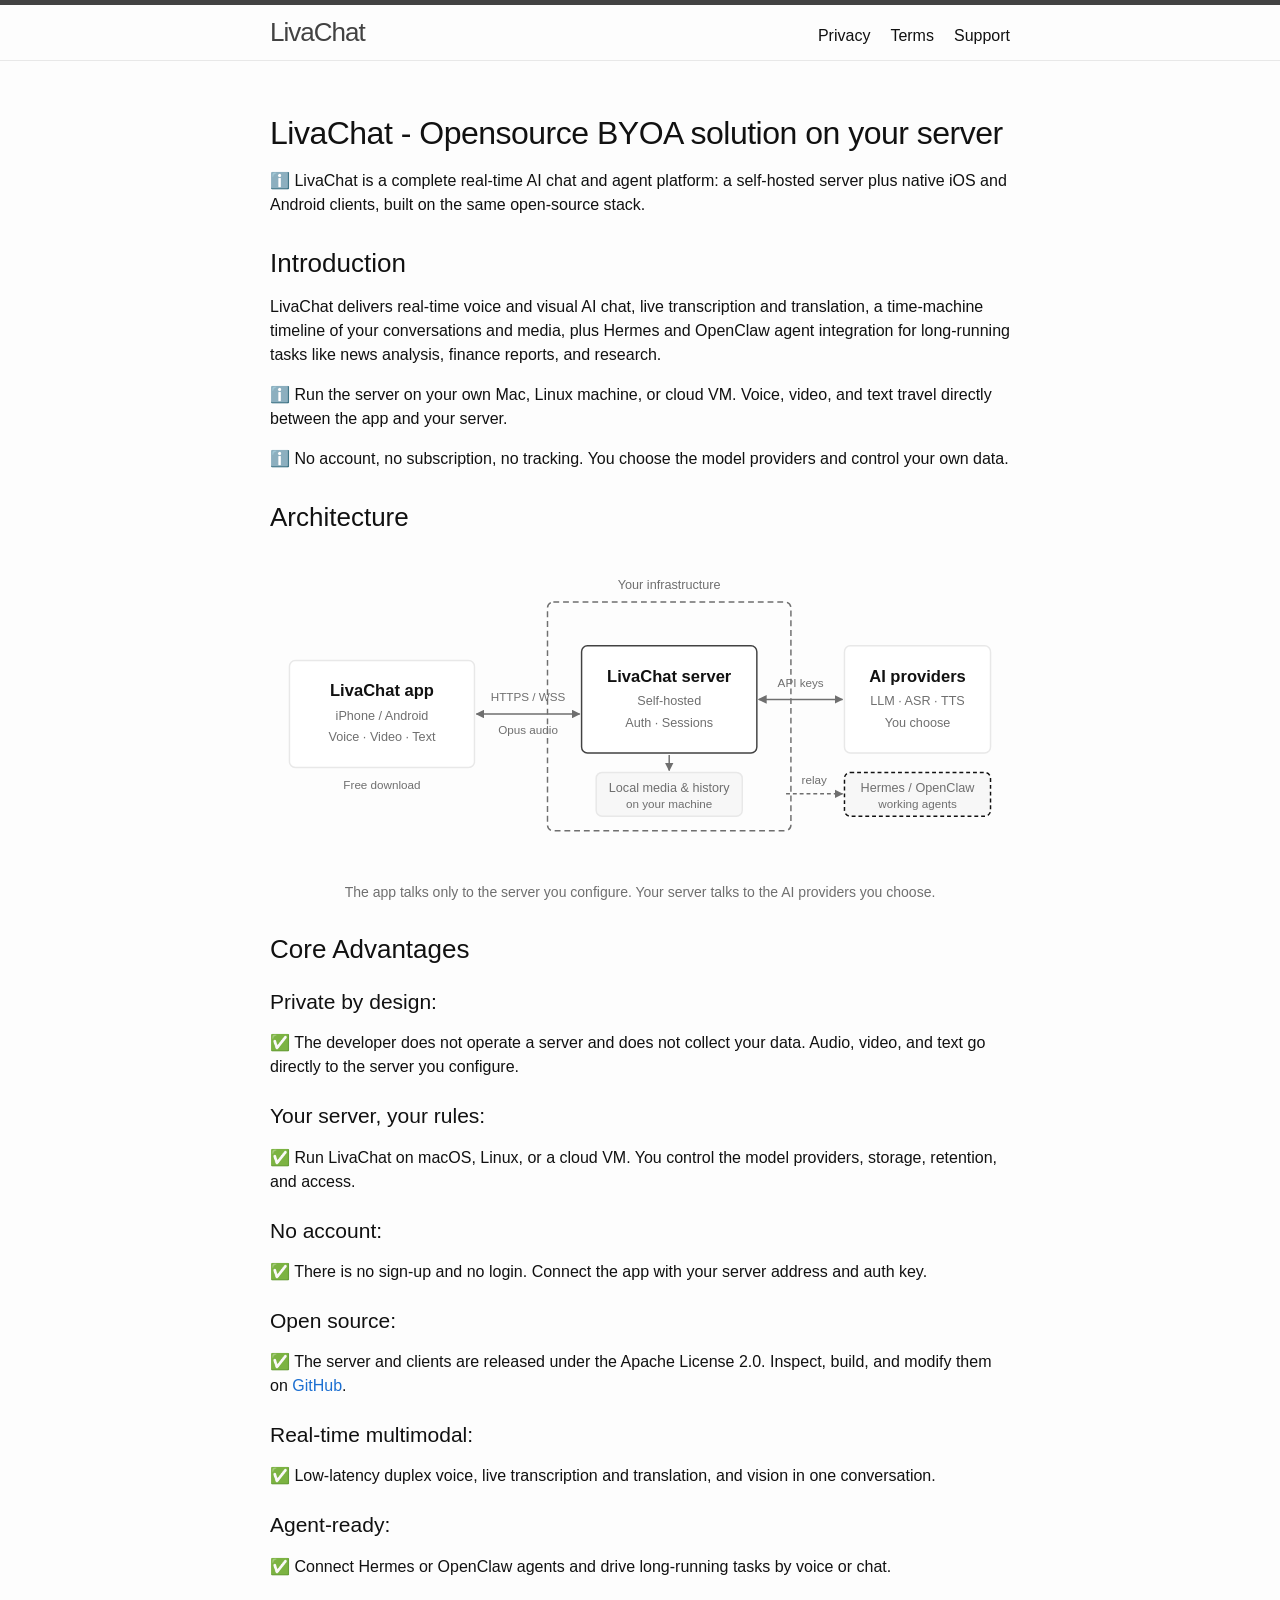
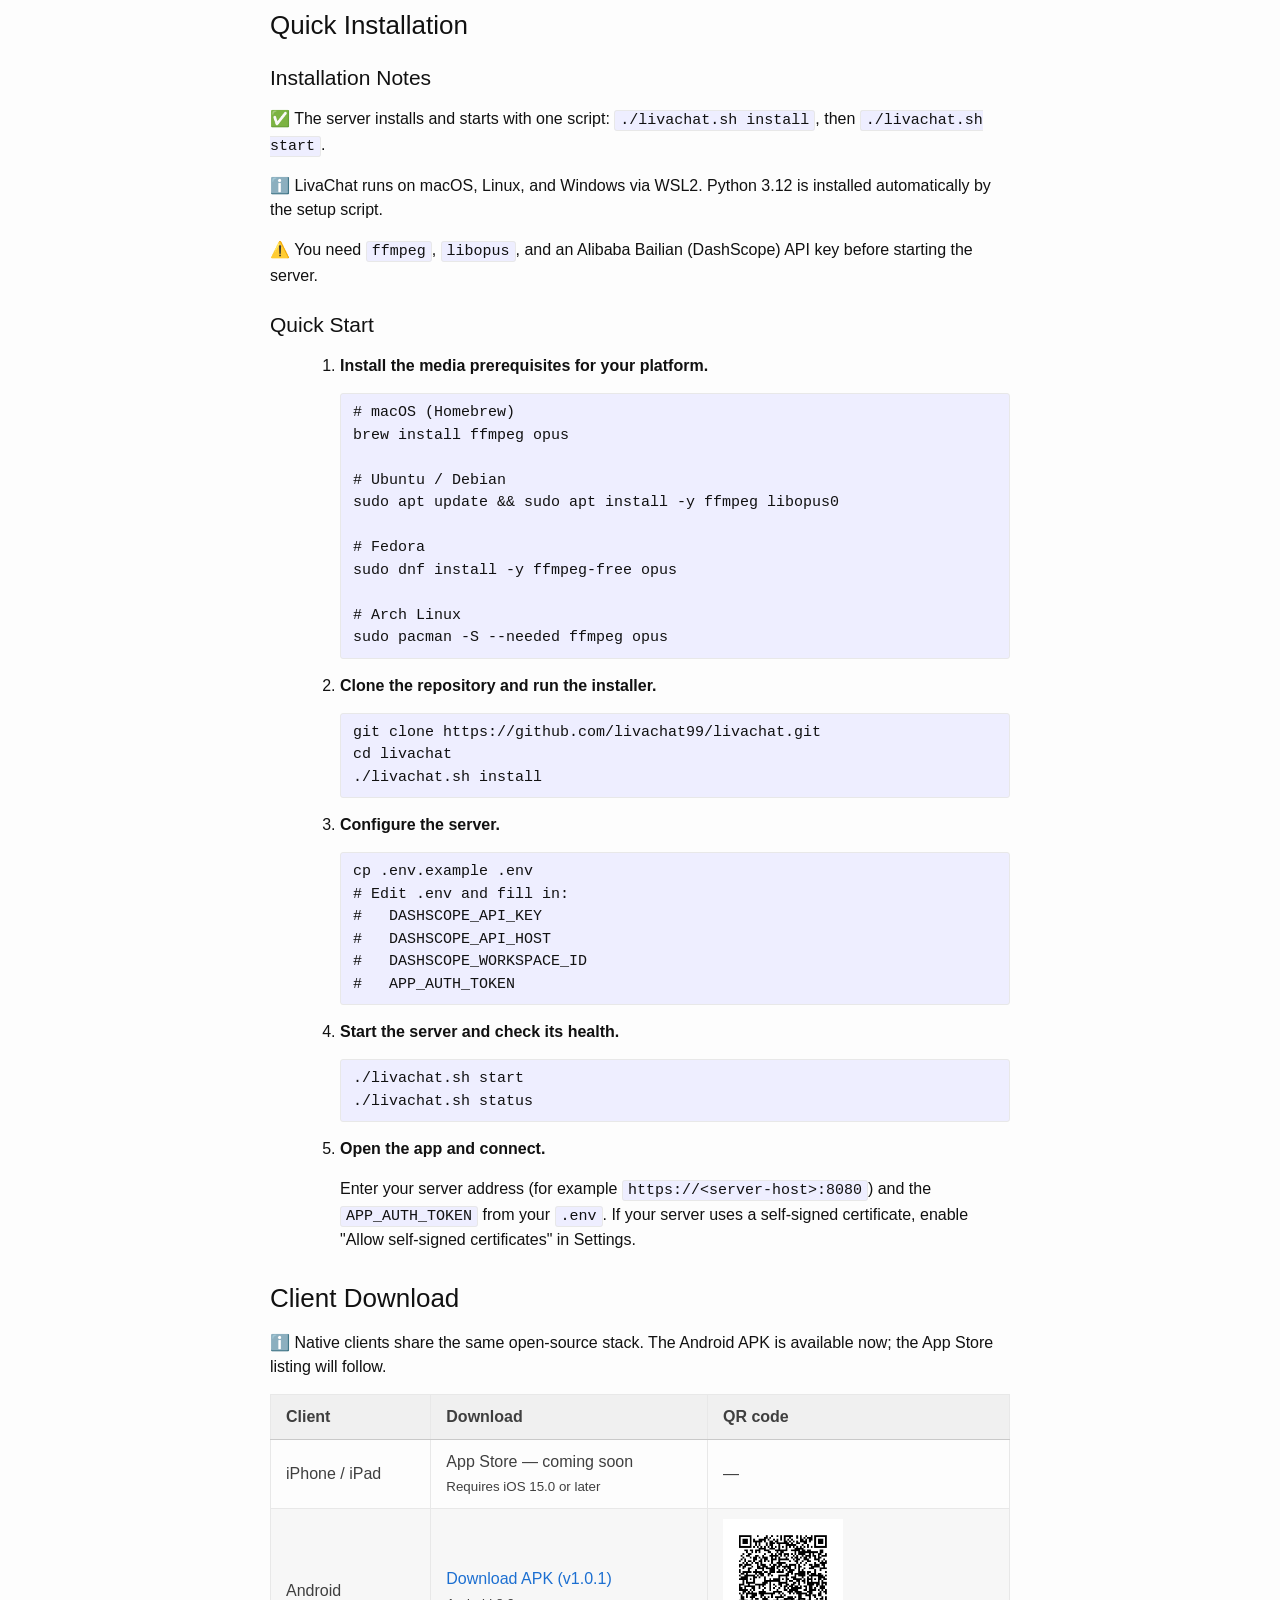
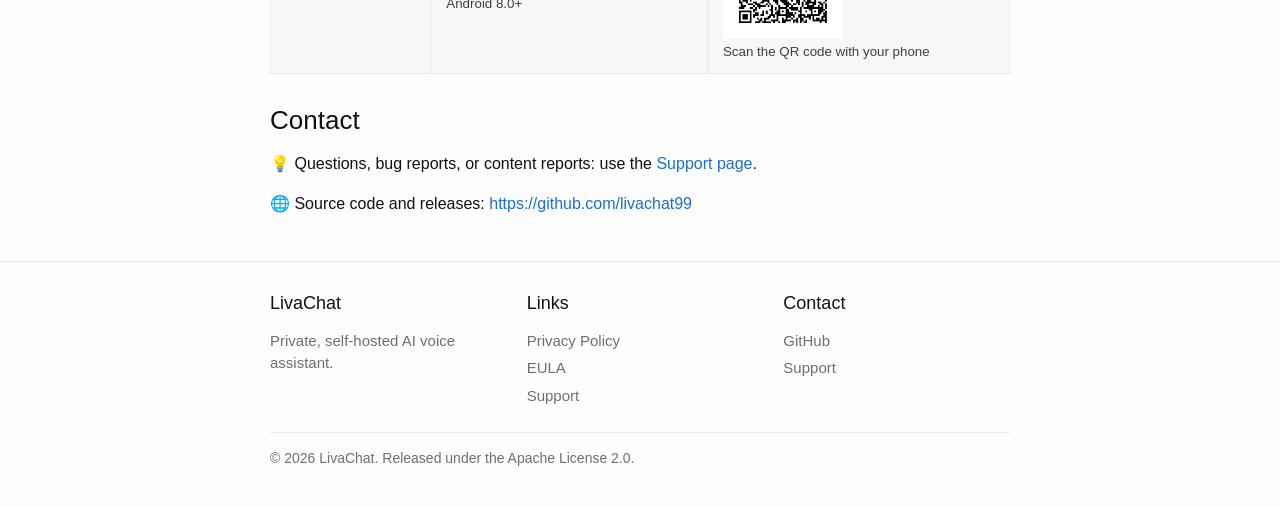
==== commit 2d1ea8a3: "docs(site): reorder homepage introduction copy Co-Authored-By: Claude Code <noreply@anthropic.com>" ====
--- a/index.html
+++ b/index.html
@@ -31,15 +31,15 @@
 
   <main class="wrap">
     <h1>LivaChat - Opensource BYOA solution on your server</h1>
+    <p>ℹ️ LivaChat is a complete real-time AI chat and agent platform: a self-hosted server plus native iOS and Android clients, built on the same open-source stack.</p>
+
+    <h2 id="introduction">Introduction</h2>
+
     <p>
       LivaChat delivers real-time voice and visual AI chat, live transcription and translation, a
       time-machine timeline of your conversations and media, plus Hermes and OpenClaw agent
       integration for long-running tasks like news analysis, finance reports, and research.
     </p>
-
-    <h2 id="introduction">Introduction</h2>
-
-    <p>ℹ️ LivaChat is a complete real-time AI chat and agent platform: a self-hosted server plus native iOS and Android clients, built on the same open-source stack.</p>
     <p>ℹ️ Run the server on your own Mac, Linux machine, or cloud VM. Voice, video, and text travel directly between the app and your server.</p>
     <p>ℹ️ No account, no subscription, no tracking. You choose the model providers and control your own data.</p>
 
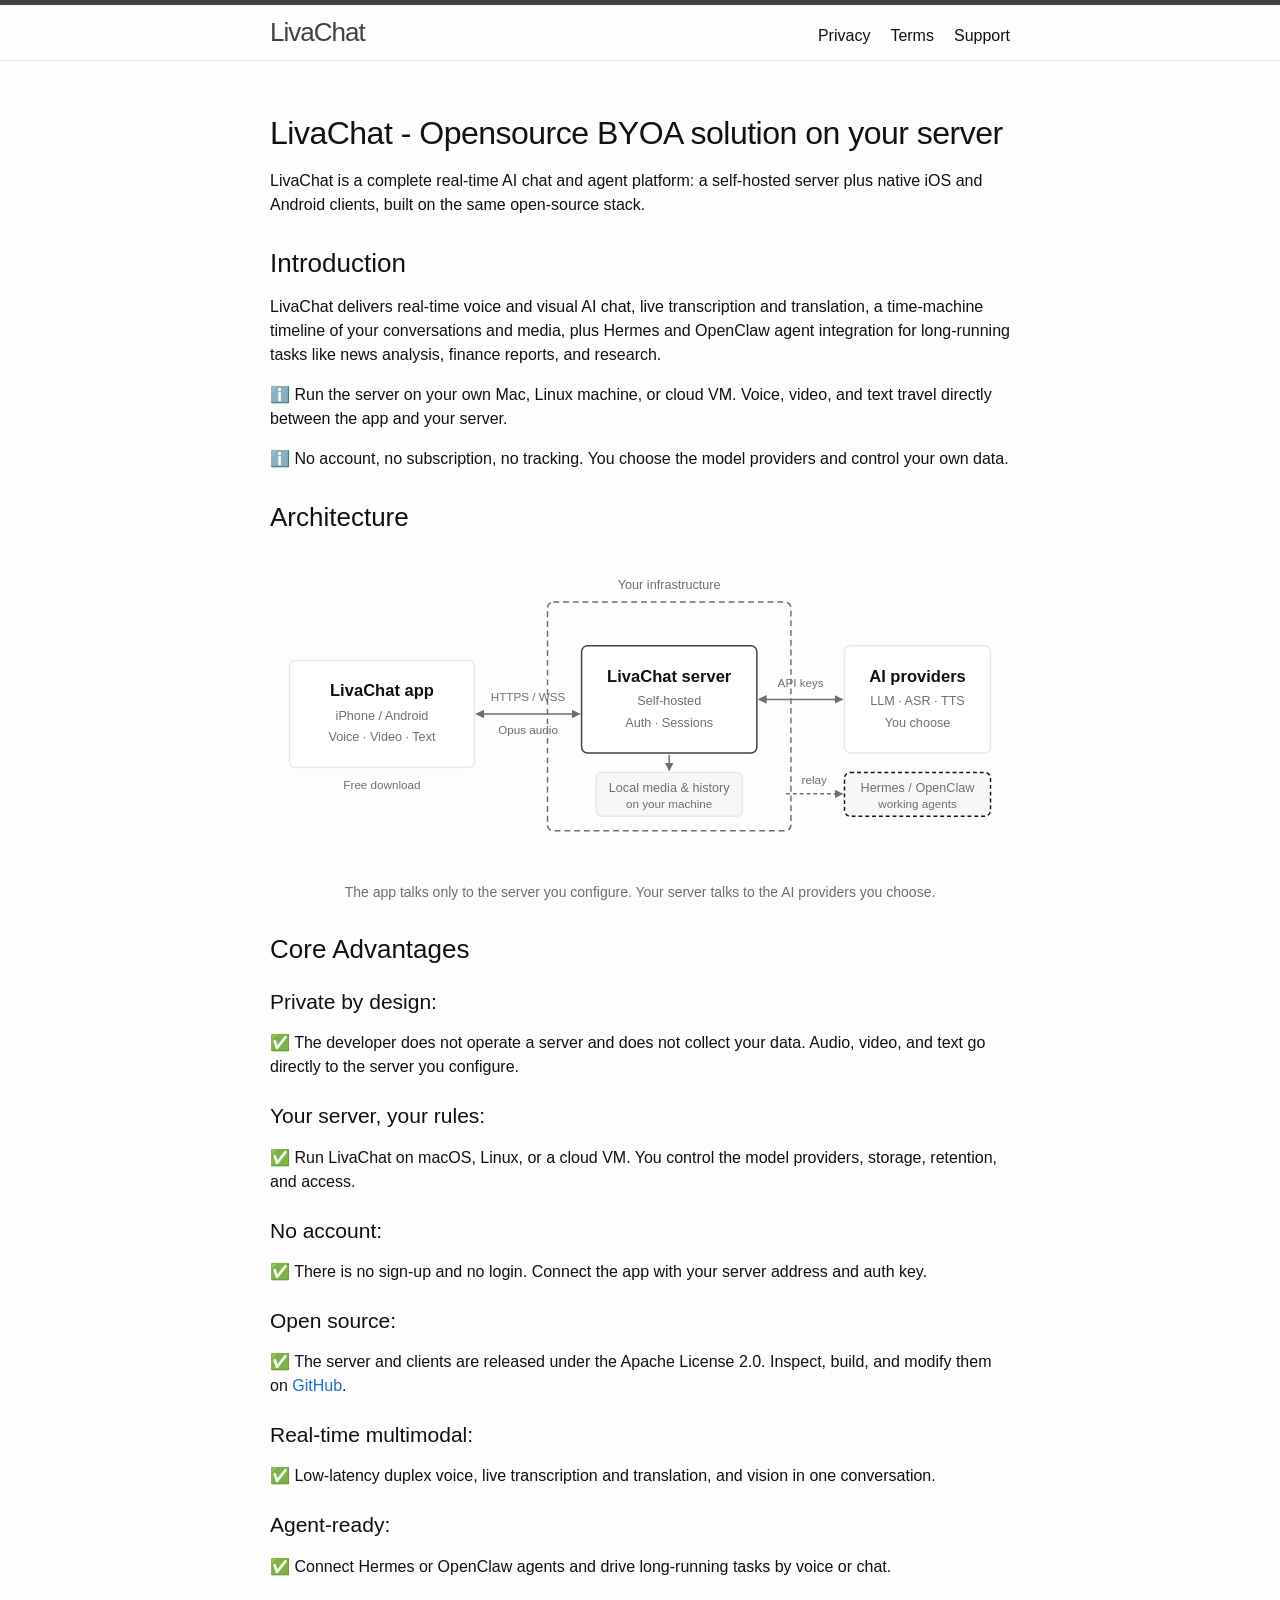
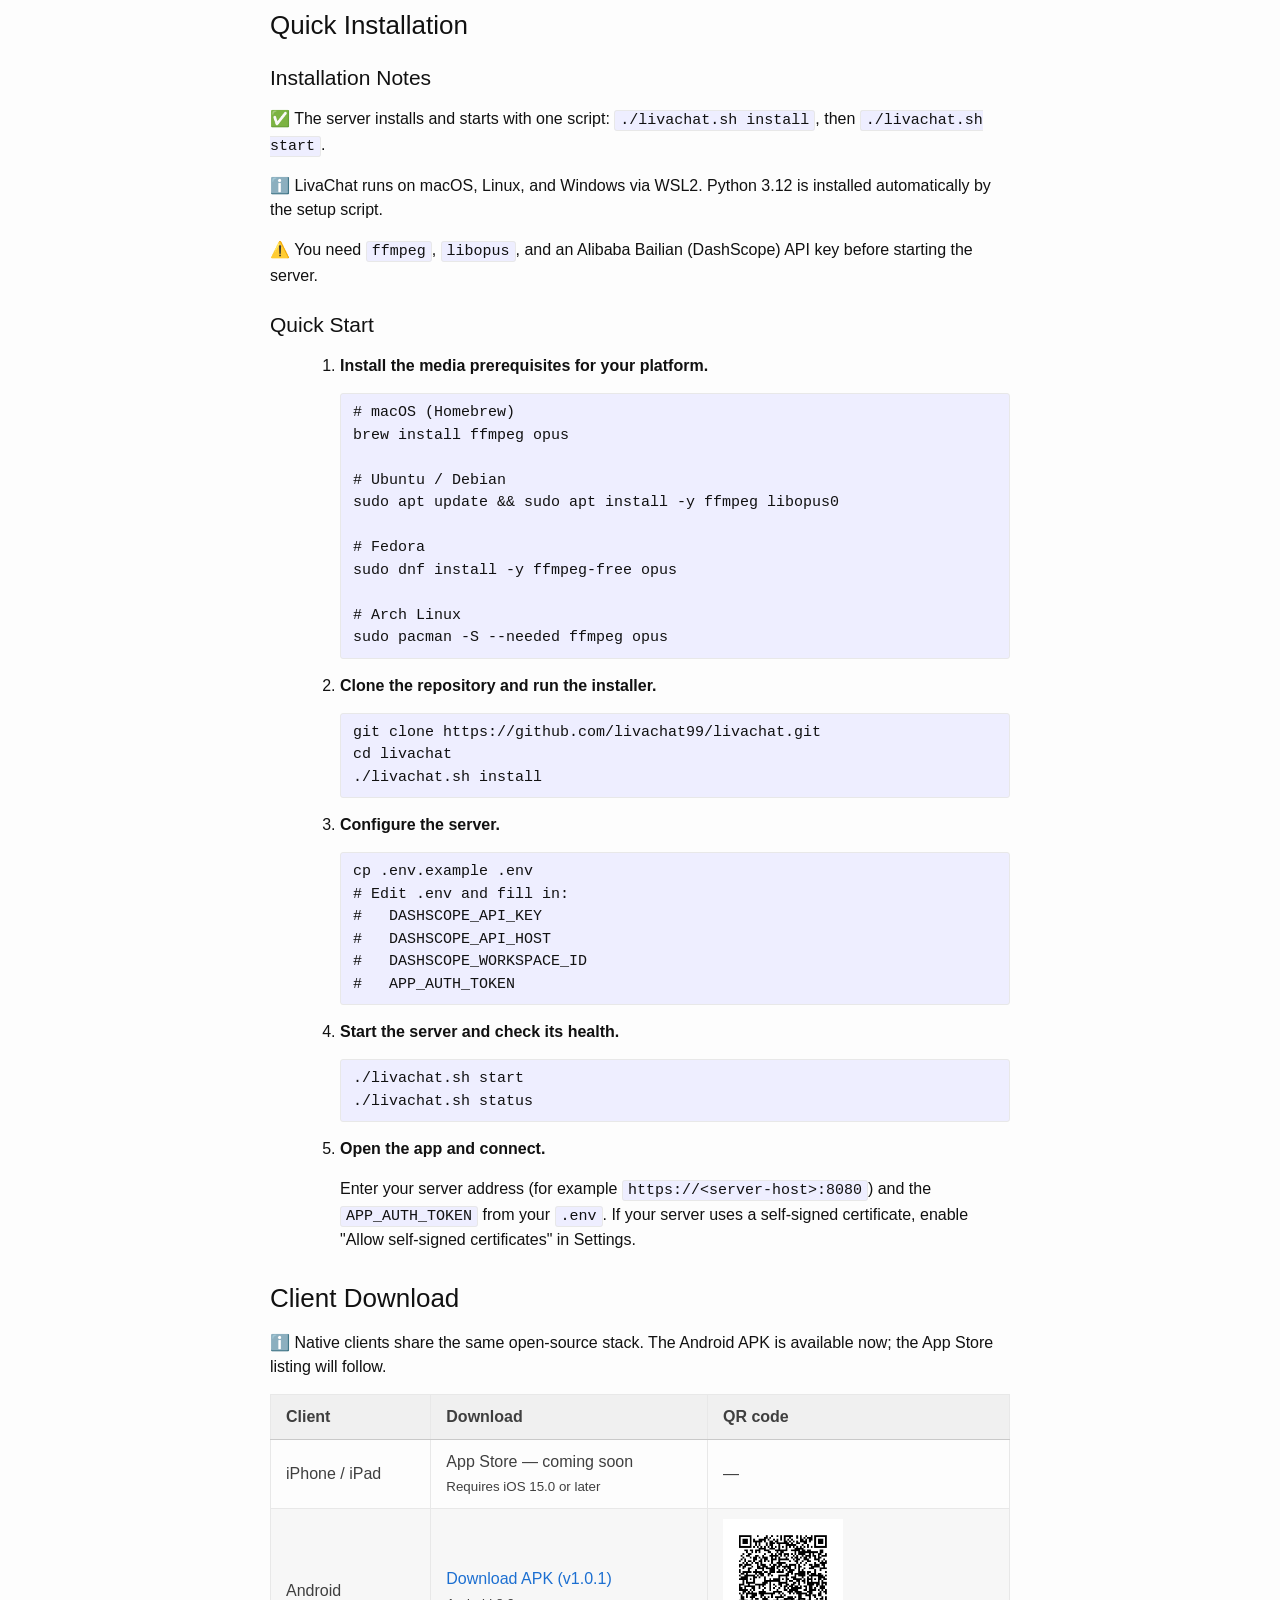
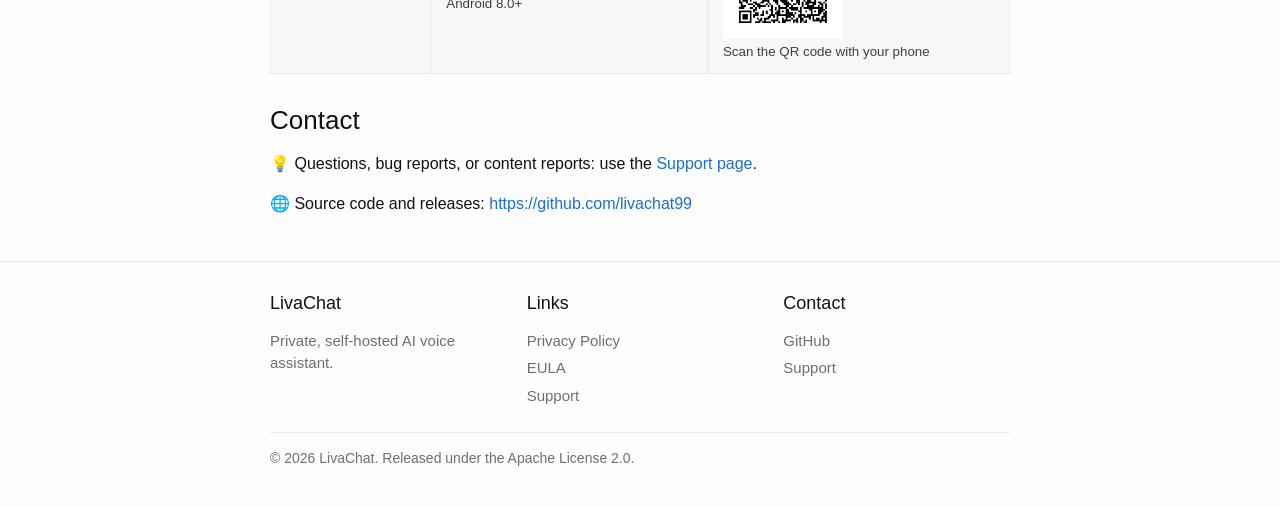
==== commit 50168fa5: "docs(site): remove info icon from platform summary Co-Authored-By: Claude Code <noreply@anthropic.co" ====
--- a/index.html
+++ b/index.html
@@ -31,7 +31,7 @@
 
   <main class="wrap">
     <h1>LivaChat - Opensource BYOA solution on your server</h1>
-    <p>ℹ️ LivaChat is a complete real-time AI chat and agent platform: a self-hosted server plus native iOS and Android clients, built on the same open-source stack.</p>
+    <p>LivaChat is a complete real-time AI chat and agent platform: a self-hosted server plus native iOS and Android clients, built on the same open-source stack.</p>
 
     <h2 id="introduction">Introduction</h2>
 
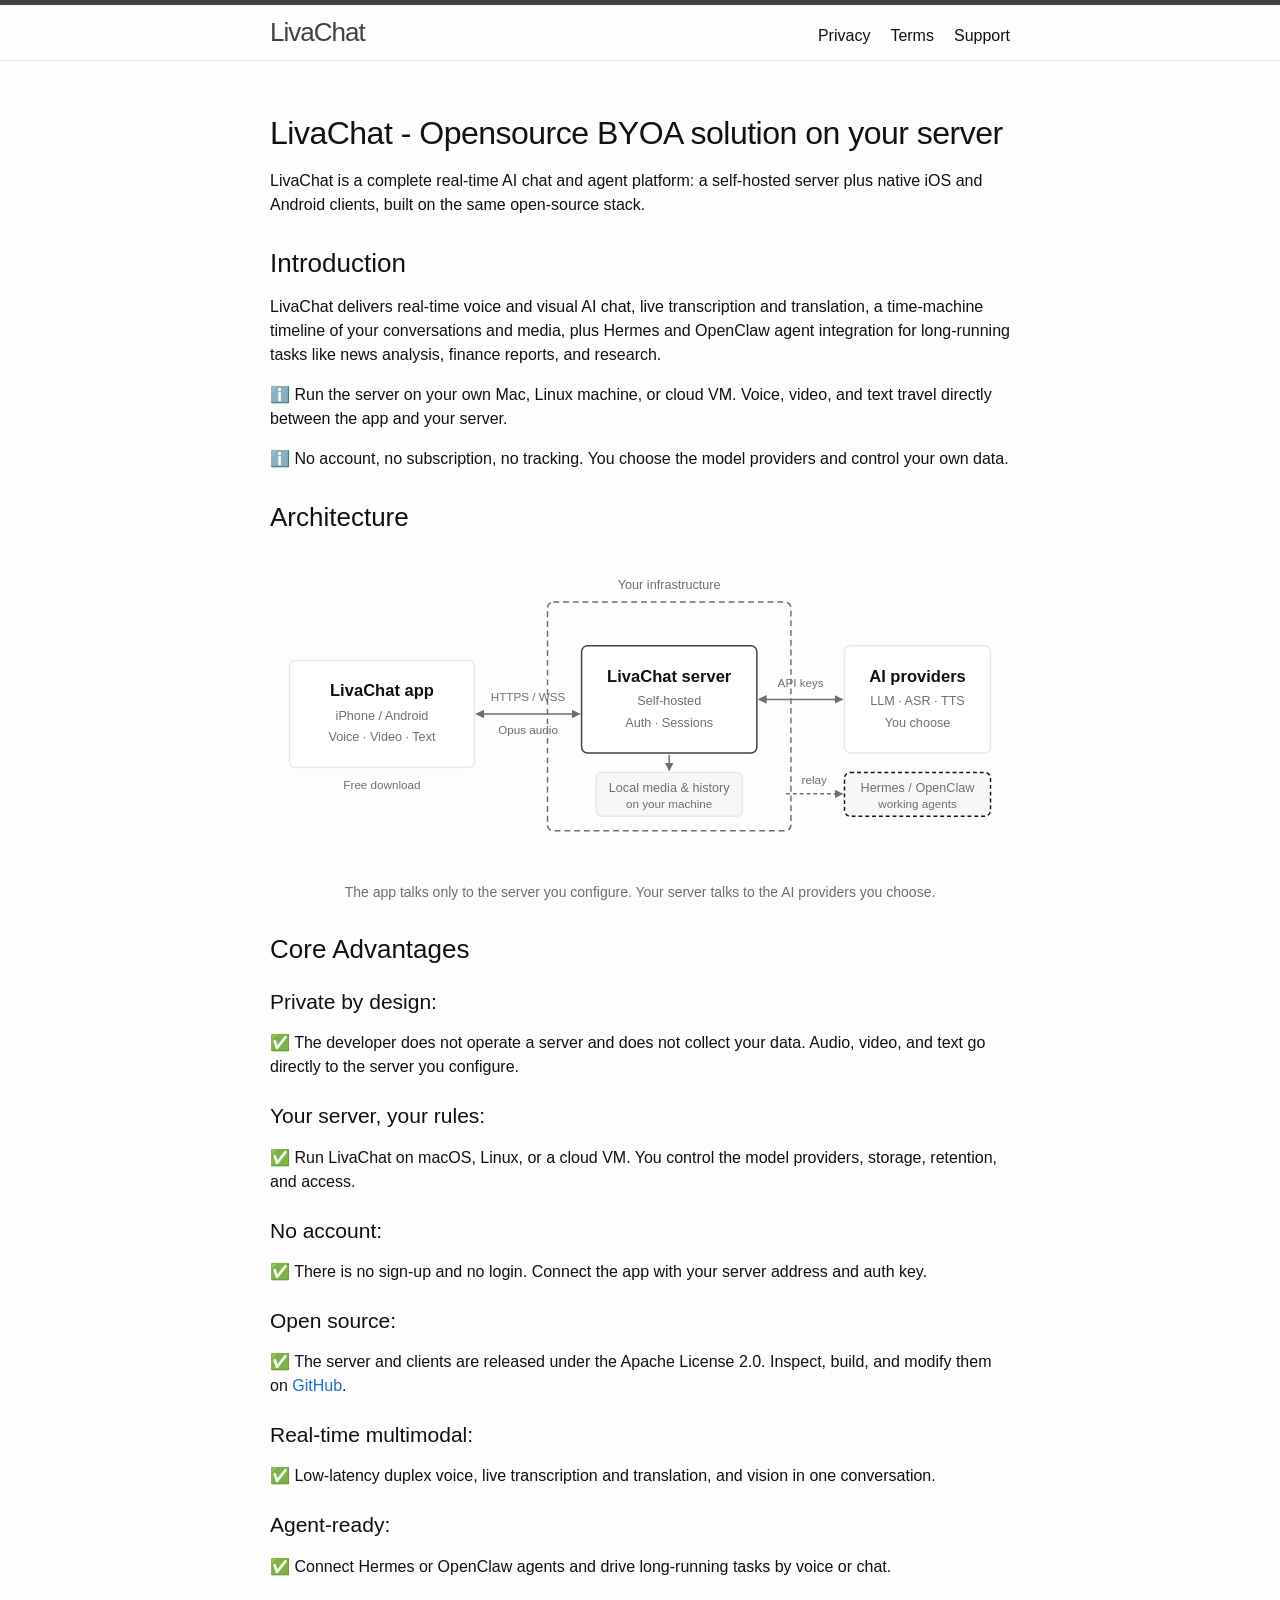
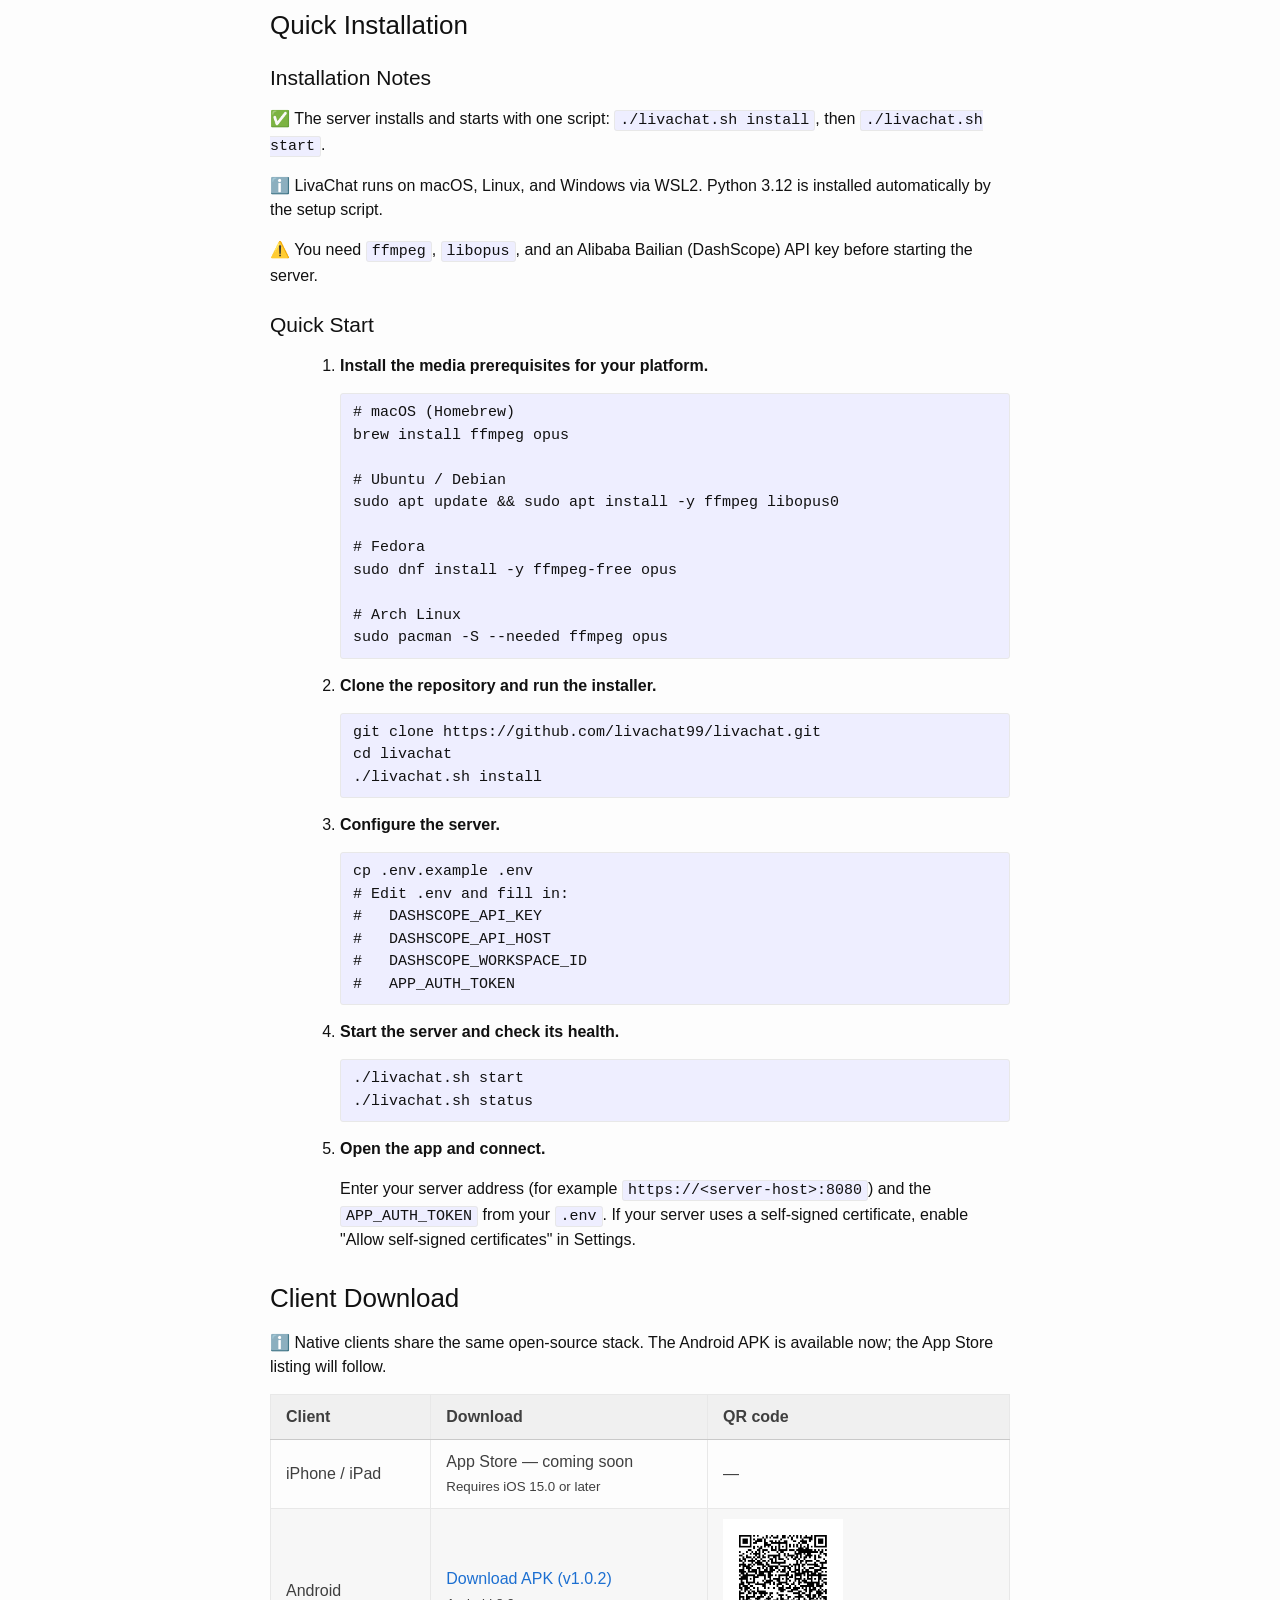
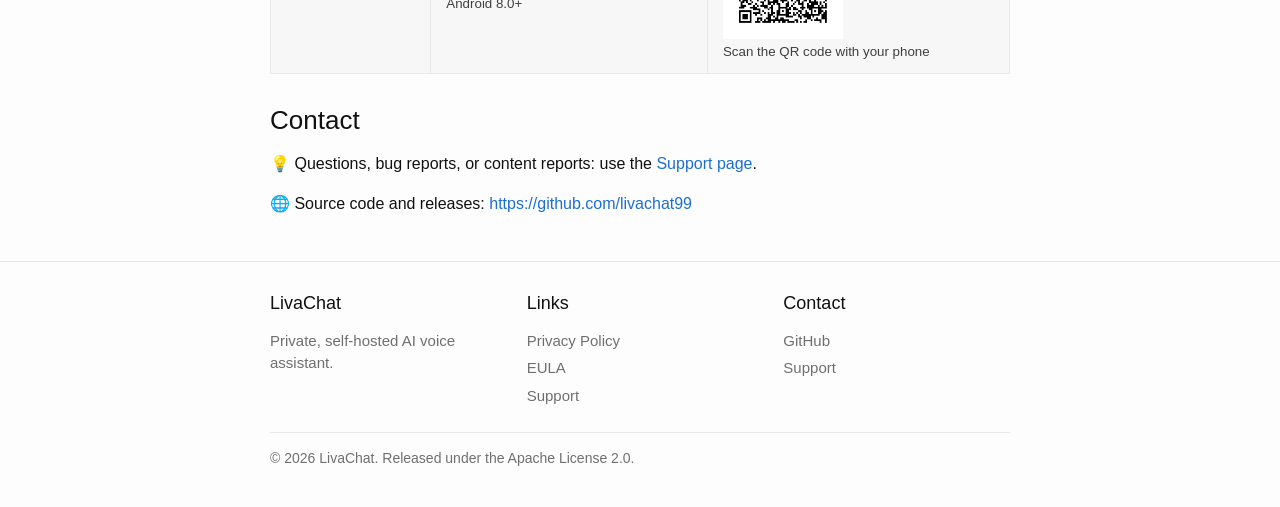
==== commit 673f09e1: "Update Android APK download to v1.0.2 Co-Authored-By: Claude Code <noreply@anthropic.com>" ====
--- a/index.html
+++ b/index.html
@@ -144,8 +144,8 @@
           </tr>
           <tr>
             <td>Android</td>
-            <td><a href="https://github.com/livachat99/livachat/releases/download/v1.0.1/LivaChat-1.0.1.apk">Download APK (v1.0.1)</a><br><small>Android 8.0+</small></td>
-            <td><a href="https://github.com/livachat99/livachat/releases/download/v1.0.1/LivaChat-1.0.1.apk"><img src="/assets/qr-download-apk.png" width="120" height="120" alt="QR code to download the LivaChat Android APK" loading="lazy"></a><br><small>Scan the QR code with your phone</small></td>
+            <td><a href="https://github.com/livachat99/livachat/releases/download/v1.0.2/LivaChat-1.0.2.apk">Download APK (v1.0.2)</a><br><small>Android 8.0+</small></td>
+            <td><a href="https://github.com/livachat99/livachat/releases/download/v1.0.2/LivaChat-1.0.2.apk"><img src="/assets/qr-download-apk.png" width="120" height="120" alt="QR code to download the LivaChat Android APK" loading="lazy"></a><br><small>Scan the QR code with your phone</small></td>
           </tr>
         </tbody>
       </table>
